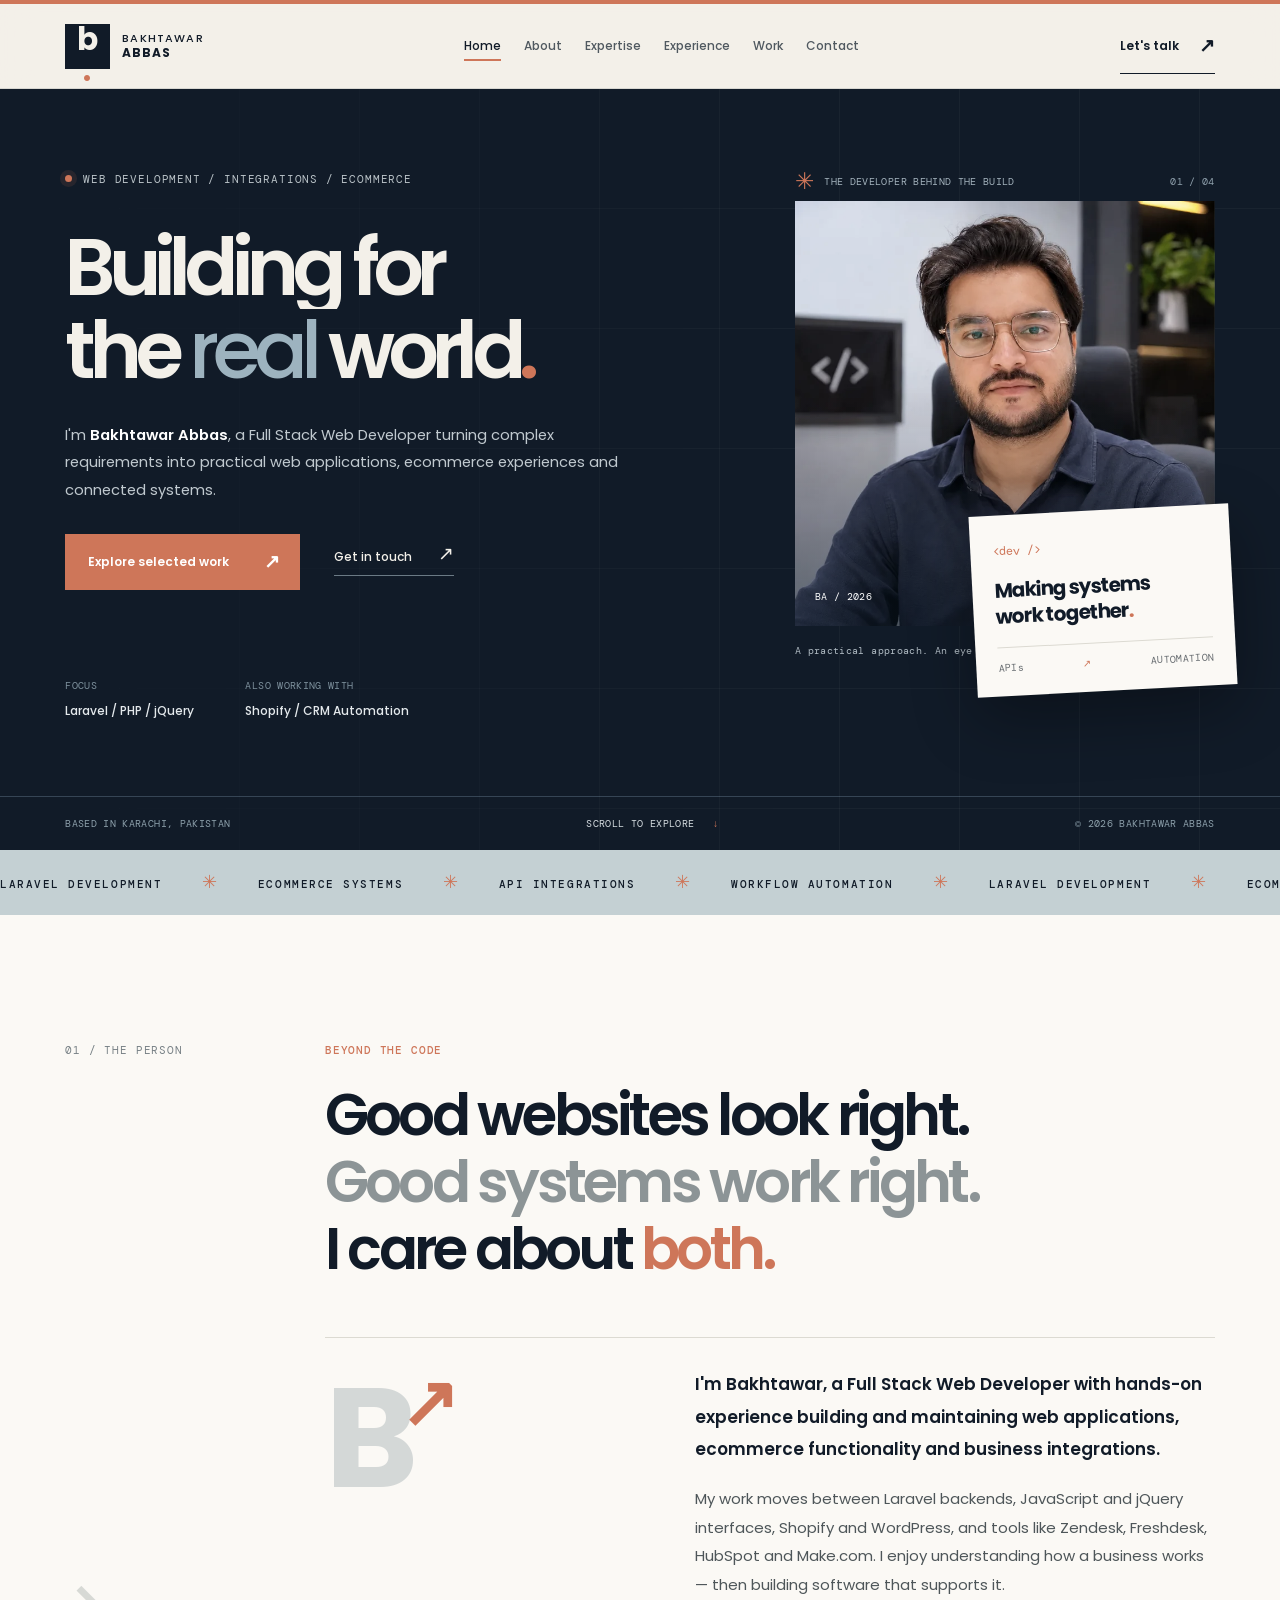
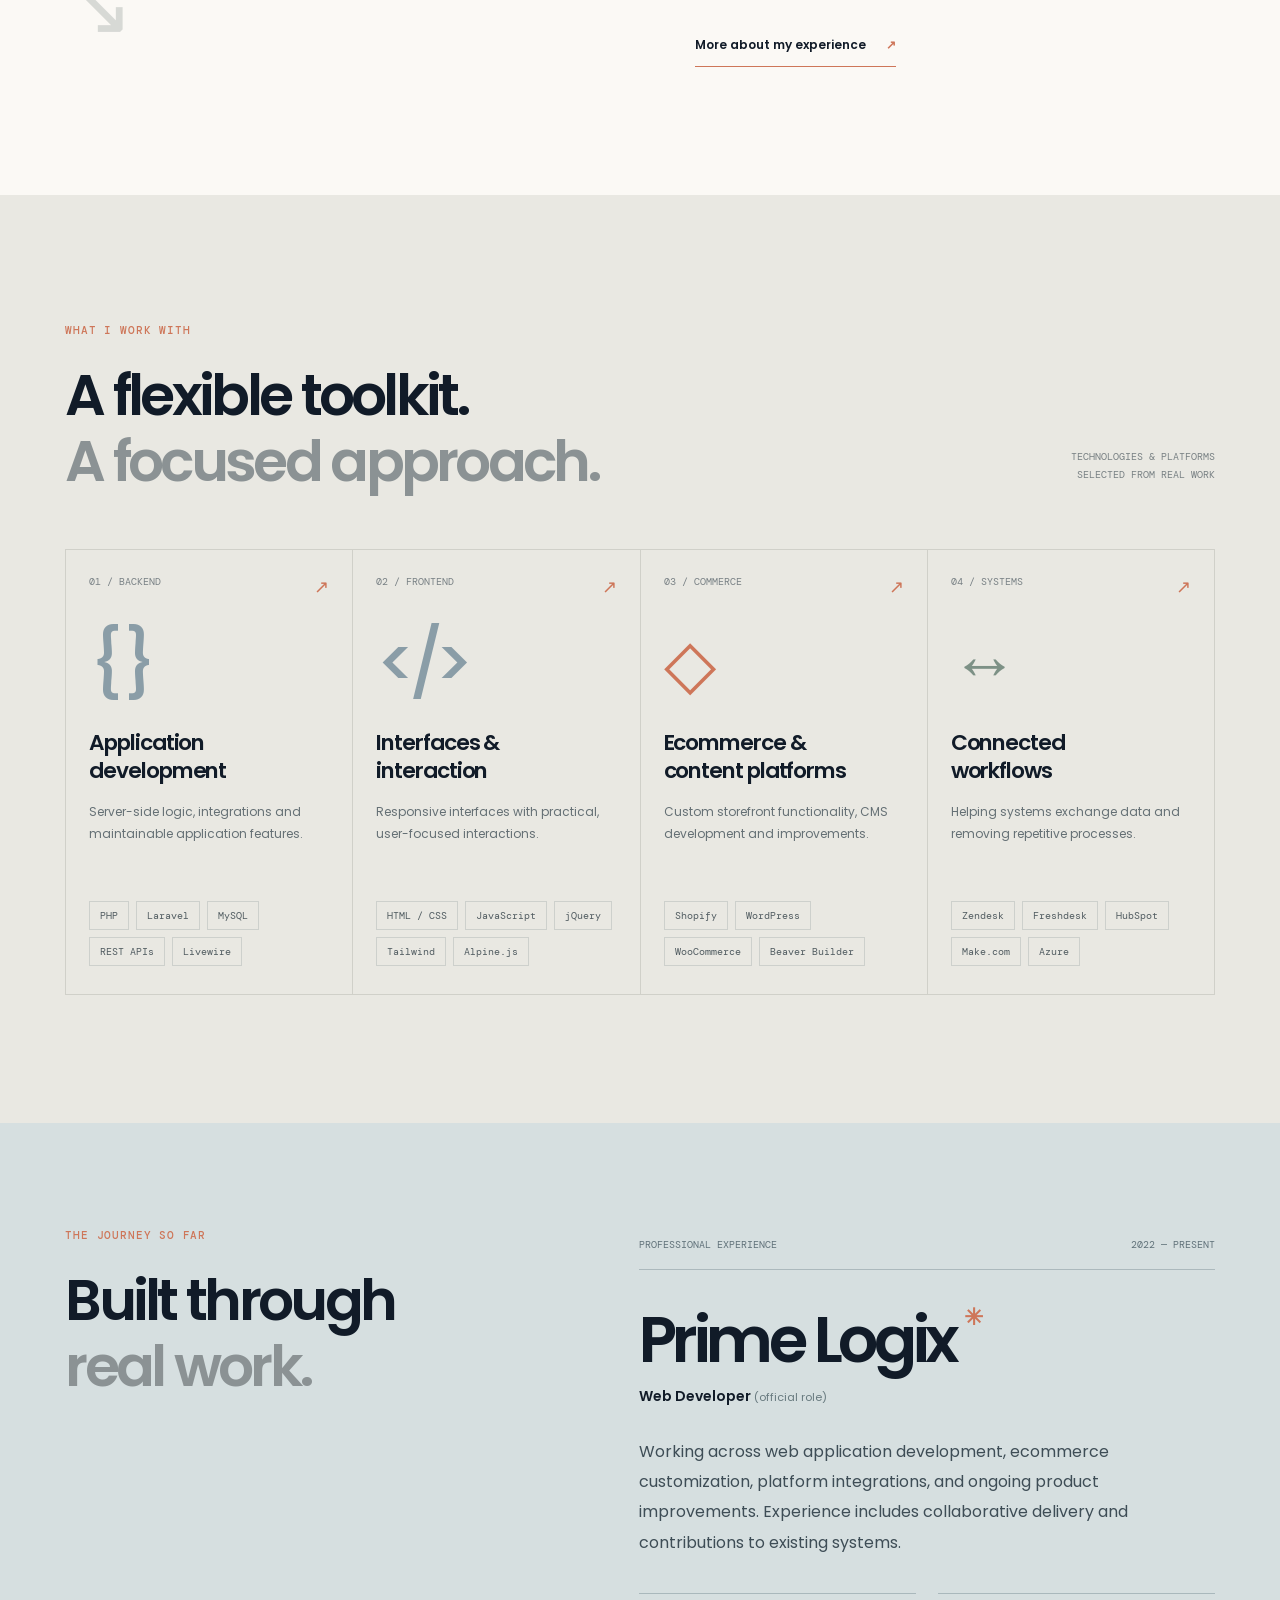
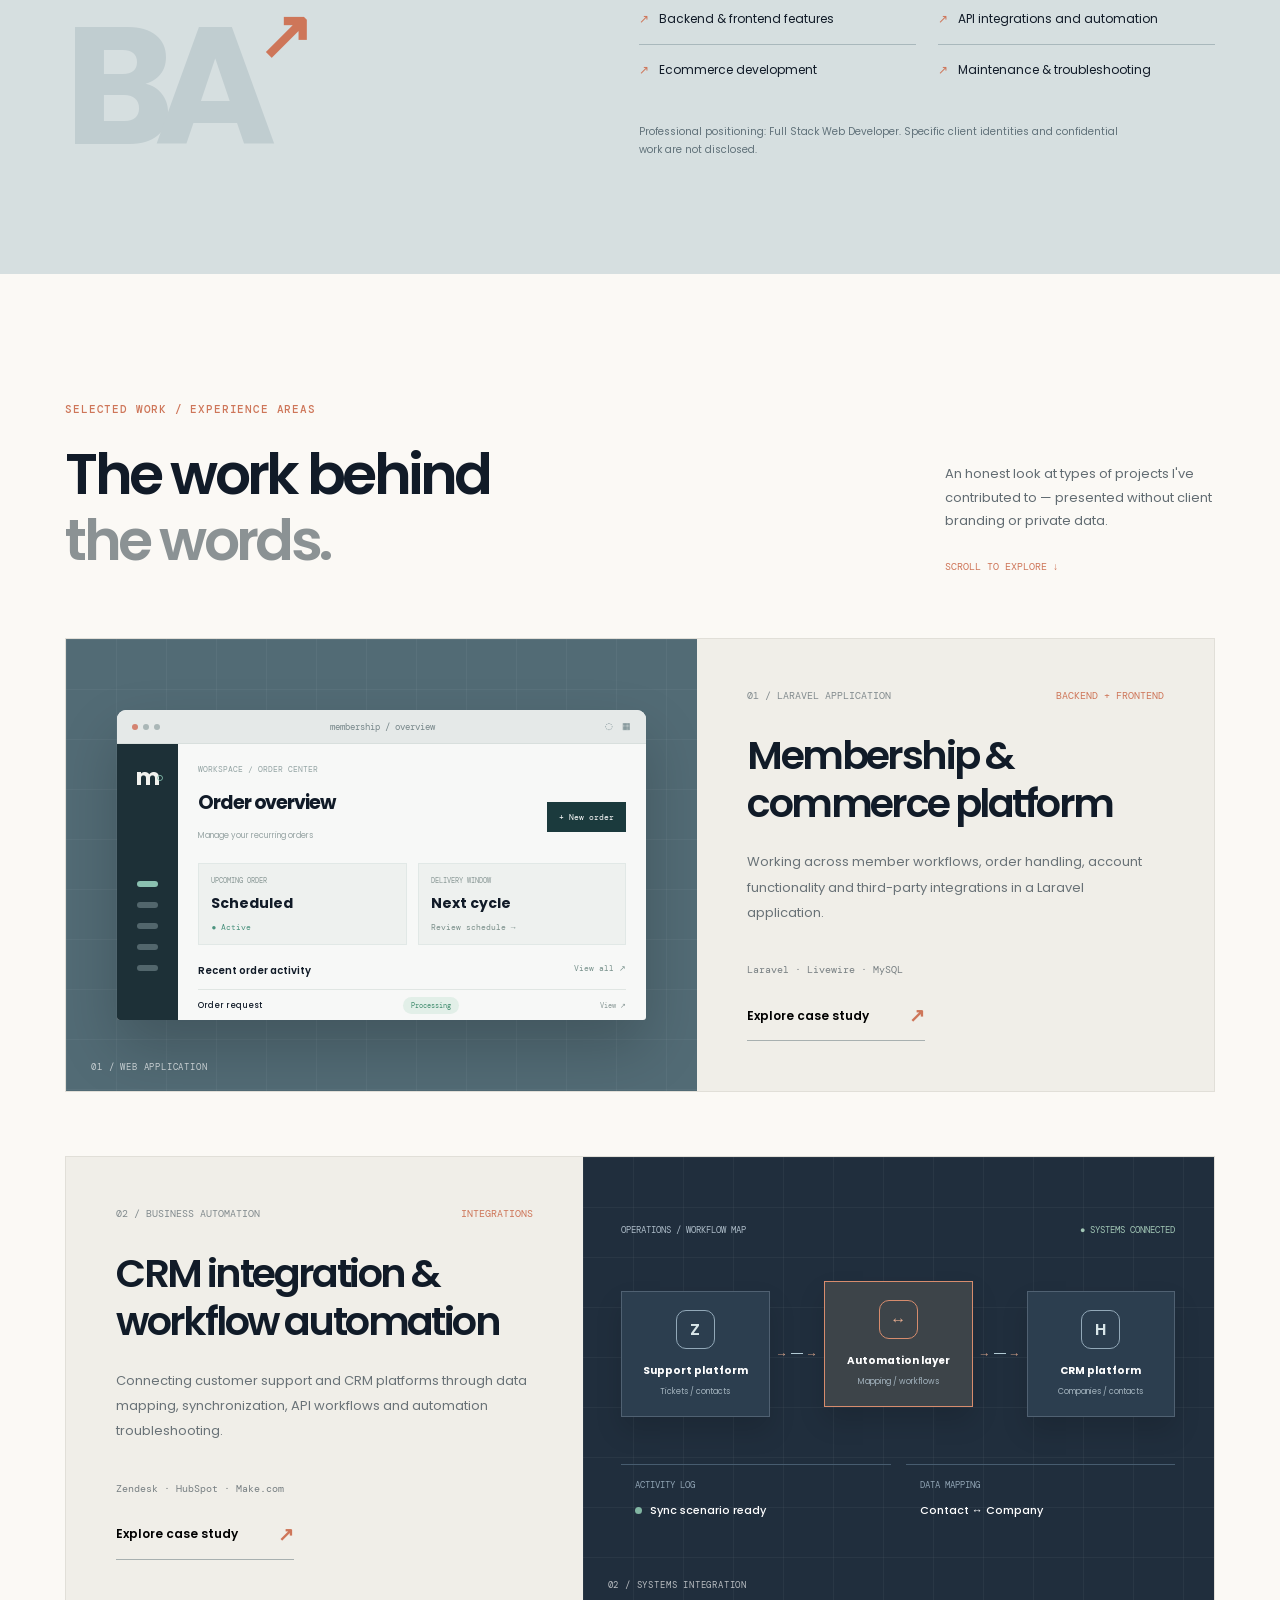
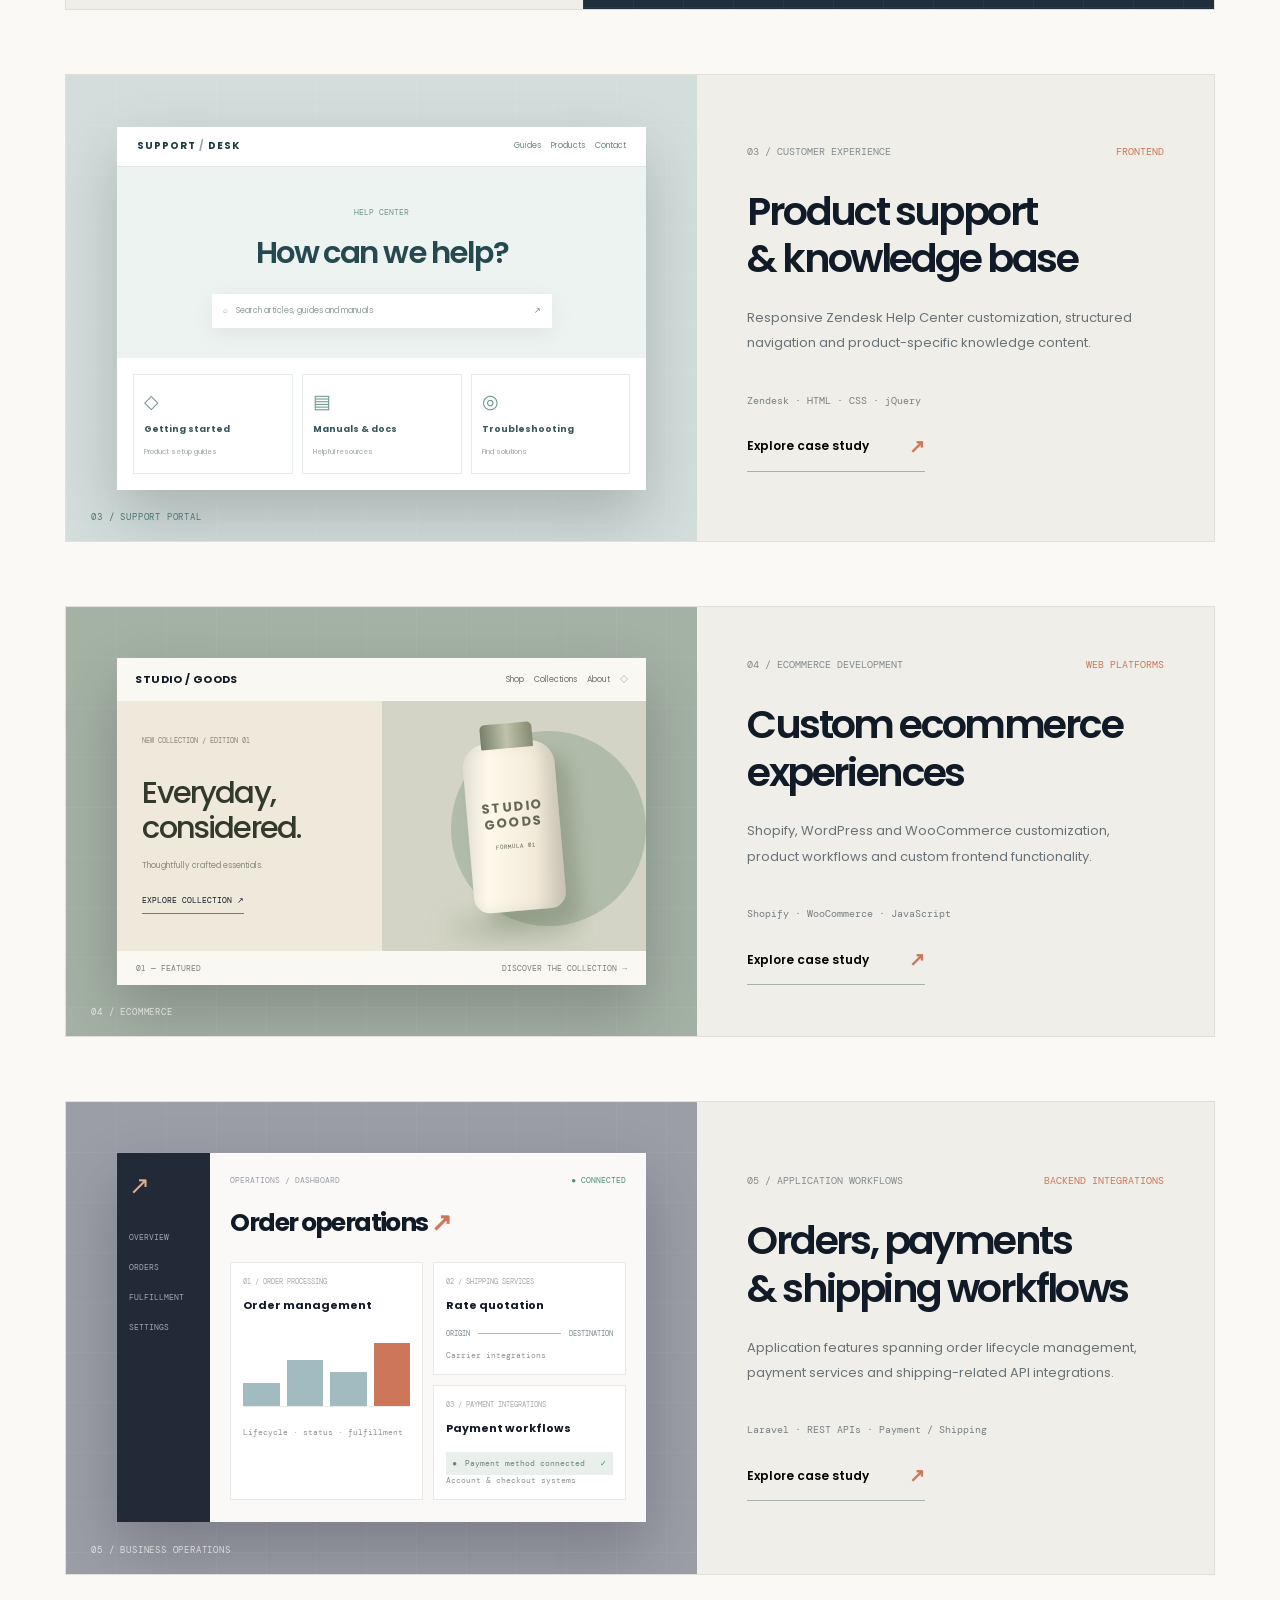
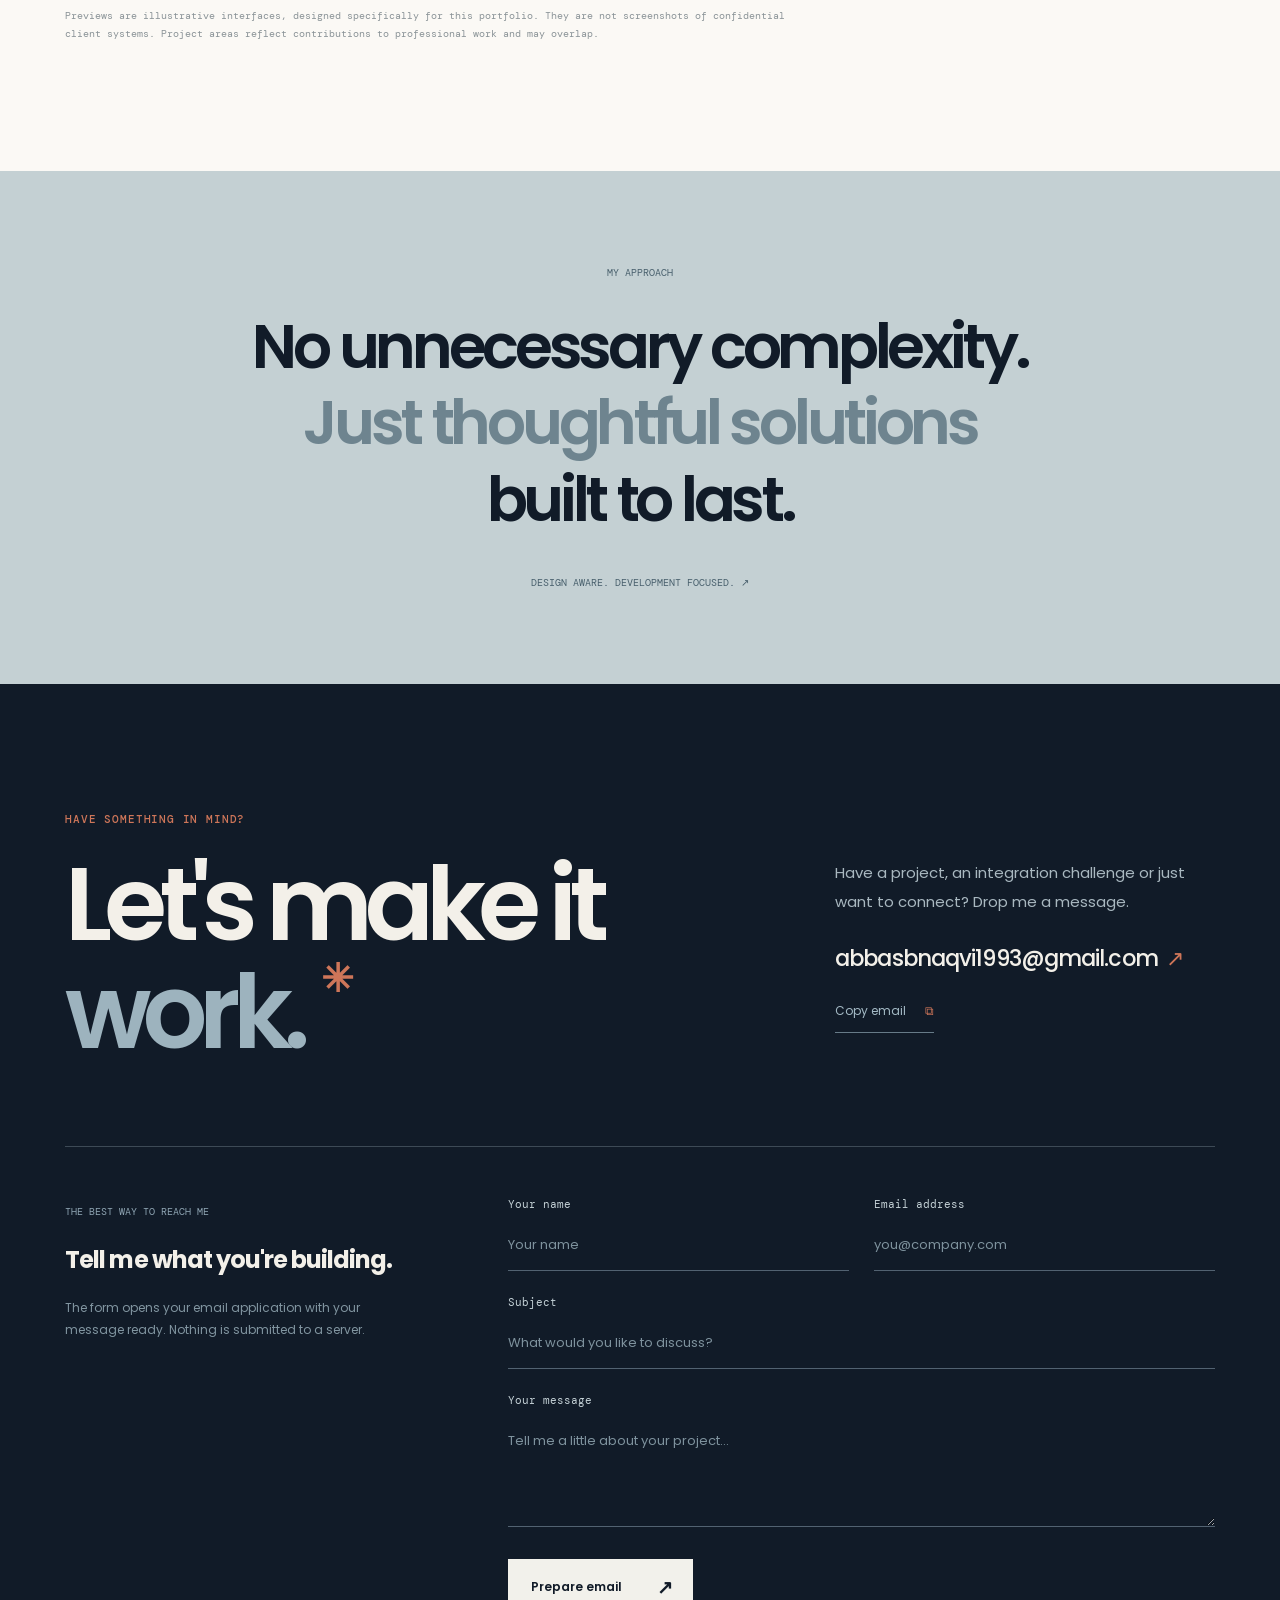
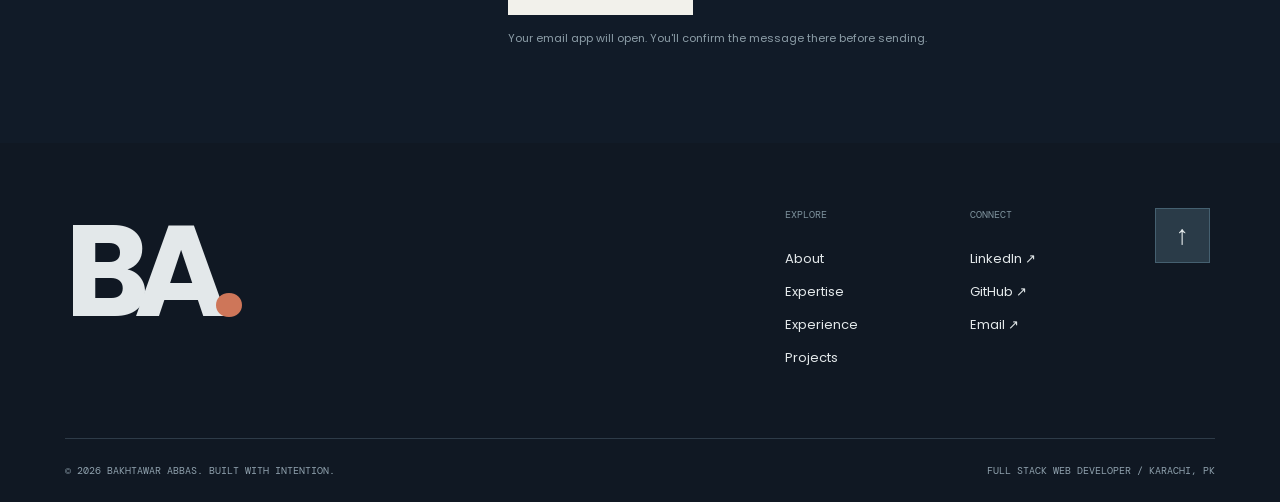
==== index.html @ 4562eb09 "Initial portfolio upload" ====
<!DOCTYPE html>
<html lang="en">
<head>
  <meta charset="utf-8">
  <meta name="viewport" content="width=device-width, initial-scale=1">
  <meta name="theme-color" content="#111b28">
  <meta name="description" content="Bakhtawar Abbas is a Full Stack Web Developer working with Laravel, PHP, JavaScript, jQuery, Shopify, WordPress, CRM integrations and workflow automation.">
  <meta property="og:type" content="website">
  <meta property="og:title" content="Bakhtawar Abbas — Full Stack Web Developer">
  <meta property="og:description" content="Building practical web applications, ecommerce experiences and connected business systems.">
  <meta property="og:image" content="assets/images/social-preview.svg">
  <meta property="og:image:alt" content="Bakhtawar Abbas — Full Stack Web Developer">
  <meta name="twitter:card" content="summary_large_image">
  <title>Bakhtawar Abbas — Full Stack Web Developer</title>
  <link rel="icon" type="image/svg+xml" href="assets/images/favicon.svg">
  <link rel="preconnect" href="https://fonts.googleapis.com">
  <link rel="preconnect" href="https://fonts.gstatic.com" crossorigin>
  <link href="https://fonts.googleapis.com/css2?family=DM+Mono:wght@400;500&family=Poppins:wght@400;450;500;550;600;650;700;750;800&display=swap" rel="stylesheet">
  <link rel="stylesheet" href="assets/css/style.css">
  <script src="assets/js/main.js" defer></script>
</head>
<body>
  <a class="skip-link" href="#main">Skip to content</a>
  <div class="top-line" aria-hidden="true"></div>
  <header class="site-header" id="site-header">
    <div class="shell header-inner">
      <a href="#home" class="brand" aria-label="Bakhtawar Abbas — Home"><span class="brand-symbol">b<span>.</span></span><span class="brand-name">BAKHTAWAR <strong>ABBAS</strong></span></a>
      <nav class="desktop-nav" aria-label="Main navigation">
        <a href="#home" class="nav-link active">Home</a>
        <a href="#about" class="nav-link">About</a>
        <a href="#expertise" class="nav-link">Expertise</a>
        <a href="#experience" class="nav-link">Experience</a>
        <a href="#work" class="nav-link">Work</a>
        <a href="#contact" class="nav-link">Contact</a>
      </nav>
      <a class="header-cta" href="mailto:abbasbnaqvi1993@gmail.com?subject=Project%20enquiry">Let's talk <span aria-hidden="true">↗</span></a>
      <button class="menu-toggle" type="button" id="menu-toggle" aria-label="Open menu" aria-controls="mobile-nav" aria-expanded="false"><span></span><span></span></button>
    </div>
    <nav class="mobile-nav" id="mobile-nav" aria-label="Mobile navigation" inert>
      <a href="#home">Home <span>01</span></a><a href="#about">About <span>02</span></a><a href="#expertise">Expertise <span>03</span></a><a href="#experience">Experience <span>04</span></a><a href="#work">Work <span>05</span></a><a href="#contact">Contact <span>06</span></a>
      <p>Available for professional conversations.</p>
    </nav>
  </header>

  <main id="main">
    <section class="hero" id="home" aria-labelledby="hero-heading">
      <div class="hero-grid" aria-hidden="true"></div>
      <div class="shell hero-inner">
        <div class="hero-copy">
          <p class="eyebrow hero-eyebrow"><span class="status-dot"></span> WEB DEVELOPMENT / INTEGRATIONS / ECOMMERCE</p>
          <h1 id="hero-heading"><span class="headline-line"><span>Building for</span></span><span class="headline-line"><span>the <em>real</em> world<span class="hero-period">.</span></span></span></h1>
          <p class="hero-sub">I'm <strong>Bakhtawar Abbas</strong>, a Full Stack Web Developer turning complex requirements into practical web applications, ecommerce experiences and connected systems.</p>
          <div class="hero-actions"><a class="button button-primary" href="#work">Explore selected work <span class="btn-arrow">↗</span></a><a class="text-link" href="#contact">Get in touch <span>↗</span></a></div>
          <div class="hero-details"><div><span>FOCUS</span><strong>Laravel / PHP / jQuery</strong></div><div><span>ALSO WORKING WITH</span><strong>Shopify / CRM Automation</strong></div></div>
        </div>
        <div class="hero-art" aria-label="A visual composition showing a developer portrait and custom application interface">
          <div class="hero-art-header"><span class="art-cross">✳</span> THE DEVELOPER BEHIND THE BUILD <span class="art-index">01 / 04</span></div>
          <div class="photo-frame"><img src="assets/images/bakhtawar-profile.webp" width="760" height="760" alt="Portrait of Bakhtawar Abbas" fetchpriority="high"><span class="photo-tint" aria-hidden="true"></span><span class="photo-edge">BA / 2026</span></div>
          <div class="art-floating-card"><span class="tiny-code">&lt;dev /&gt;</span><strong>Making systems<br>work together<span>.</span></strong><span class="card-footer">APIs <span>↗</span> AUTOMATION</span></div>
          <div class="art-caption">A practical approach. An eye for detail. <span>↗</span></div>
        </div>
      </div>
      <div class="hero-bottom shell"><span>BASED IN KARACHI, PAKISTAN</span><a href="#about" aria-label="Scroll to about section">SCROLL TO EXPLORE <span class="scroll-arrow">↓</span></a><span>© <span data-year>2026</span> BAKHTAWAR ABBAS</span></div>
    </section>

    <div class="ticker" aria-label="Development specialties"><div class="ticker-track" aria-hidden="true"><span>LARAVEL DEVELOPMENT <i>✳</i> ECOMMERCE SYSTEMS <i>✳</i> API INTEGRATIONS <i>✳</i> WORKFLOW AUTOMATION <i>✳</i> LARAVEL DEVELOPMENT <i>✳</i> ECOMMERCE SYSTEMS <i>✳</i> API INTEGRATIONS <i>✳</i> WORKFLOW AUTOMATION <i>✳</i></span></div></div>

    <section class="section about" id="about" aria-labelledby="about-title">
      <div class="shell about-layout">
        <div class="section-side reveal"><span class="section-num">01 / THE PERSON</span><span class="side-decoration" aria-hidden="true">↘</span></div>
        <div class="about-main">
          <p class="section-kicker reveal">BEYOND THE CODE</p>
          <h2 id="about-title" class="display-title reveal">Good websites look right.<br><span>Good systems work right.</span><br>I care about <em>both.</em></h2>
          <div class="about-bottom"><div class="about-mark reveal" aria-hidden="true">B<span>↗</span></div><div class="about-text reveal"><p>I'm Bakhtawar, a Full Stack Web Developer with hands-on experience building and maintaining web applications, ecommerce functionality and business integrations.</p><p>My work moves between Laravel backends, JavaScript and jQuery interfaces, Shopify and WordPress, and tools like Zendesk, Freshdesk, HubSpot and Make.com. I enjoy understanding how a business works — then building software that supports it.</p><a href="#experience" class="underline-link">More about my experience <span>↗</span></a></div></div>
        </div>
      </div>
    </section>

    <section class="section expertise" id="expertise" aria-labelledby="expertise-title">
      <div class="shell">
        <div class="section-heading reveal"><div><p class="section-kicker">WHAT I WORK WITH</p><h2 id="expertise-title" class="display-title">A flexible toolkit.<br><em>A focused approach.</em></h2></div><p class="heading-aside">TECHNOLOGIES & PLATFORMS<br>SELECTED FROM REAL WORK</p></div>
        <div class="expertise-grid">
          <article class="expertise-card reveal"><div class="expertise-card-top"><span>01 / BACKEND</span><span>↗</span></div><div class="expertise-symbol" aria-hidden="true">{ }</div><h3>Application<br>development</h3><p>Server-side logic, integrations and maintainable application features.</p><div class="tags"><span>PHP</span><span>Laravel</span><span>MySQL</span><span>REST APIs</span><span>Livewire</span></div></article>
          <article class="expertise-card reveal"><div class="expertise-card-top"><span>02 / FRONTEND</span><span>↗</span></div><div class="expertise-symbol" aria-hidden="true">&lt;/&gt;</div><h3>Interfaces &<br>interaction</h3><p>Responsive interfaces with practical, user-focused interactions.</p><div class="tags"><span>HTML / CSS</span><span>JavaScript</span><span>jQuery</span><span>Tailwind</span><span>Alpine.js</span></div></article>
          <article class="expertise-card reveal"><div class="expertise-card-top"><span>03 / COMMERCE</span><span>↗</span></div><div class="expertise-symbol" aria-hidden="true">◇</div><h3>Ecommerce &<br>content platforms</h3><p>Custom storefront functionality, CMS development and improvements.</p><div class="tags"><span>Shopify</span><span>WordPress</span><span>WooCommerce</span><span>Beaver Builder</span></div></article>
          <article class="expertise-card reveal"><div class="expertise-card-top"><span>04 / SYSTEMS</span><span>↗</span></div><div class="expertise-symbol" aria-hidden="true">↔</div><h3>Connected<br>workflows</h3><p>Helping systems exchange data and removing repetitive processes.</p><div class="tags"><span>Zendesk</span><span>Freshdesk</span><span>HubSpot</span><span>Make.com</span><span>Azure</span></div></article>
        </div>
      </div>
    </section>

    <section class="section experience" id="experience" aria-labelledby="experience-title">
      <div class="shell experience-layout"><div class="experience-left reveal"><p class="section-kicker">THE JOURNEY SO FAR</p><h2 id="experience-title" class="display-title">Built through<br><em>real work.</em></h2><div class="experience-deco" aria-hidden="true">BA<span>↗</span></div></div><div class="experience-right reveal"><div class="experience-topline"><span>PROFESSIONAL EXPERIENCE</span><span>2022 — PRESENT</span></div><div class="experience-company"><h3>Prime Logix<span class="sup-star">✳</span></h3><p>Web Developer <span class="role-note">(official role)</span></p></div><p class="experience-summary">Working across web application development, ecommerce customization, platform integrations, and ongoing product improvements. Experience includes collaborative delivery and contributions to existing systems.</p><div class="experience-list"><span>Backend & frontend features</span><span>API integrations and automation</span><span>Ecommerce development</span><span>Maintenance & troubleshooting</span></div><p class="experience-footnote">Professional positioning: Full Stack Web Developer. Specific client identities and confidential work are not disclosed.</p></div></div>
    </section>

    <section class="section work" id="work" aria-labelledby="work-title">
      <div class="shell">
        <div class="work-heading"><div class="reveal"><p class="section-kicker">SELECTED WORK / EXPERIENCE AREAS</p><h2 id="work-title" class="display-title">The work behind<br><em>the words.</em></h2></div><div class="work-heading-aside reveal"><p>An honest look at types of projects I've contributed to — presented without client branding or private data.</p><span>SCROLL TO EXPLORE ↓</span></div></div>
        <div class="project-stack">
          <article class="project project-feature reveal" data-project="membership"><div class="project-preview preview-membership"><div class="app-browser"><div class="app-topbar"><div class="traffic"><i></i><i></i><i></i></div><span>membership / overview</span><div class="app-top-icons">◌　▦</div></div><div class="membership-ui"><div class="member-sidebar"><span class="app-logo">m<span>◦</span></span><div class="side-menu"><i class="selected"></i><i></i><i></i><i></i><i></i></div><span>⚙</span></div><div class="member-content"><p class="ui-crumb">WORKSPACE / ORDER CENTER</p><div class="ui-row"><div><h4>Order overview</h4><small>Manage your recurring orders</small></div><span class="ui-small-button">+ New order</span></div><div class="stat-row"><div><small>UPCOMING ORDER</small><strong>Scheduled</strong><span class="mini-indicator">● Active</span></div><div><small>DELIVERY WINDOW</small><strong>Next cycle</strong><span>Review schedule →</span></div></div><div class="ui-table-title">Recent order activity <span>View all ↗</span></div><div class="table-rows"><div><b>Order request</b><i class="pill approved">Processing</i><span>View ↗</span></div><div><b>Payment method</b><i class="pill neutral">Updated</i><span>View ↗</span></div><div><b>Delivery settings</b><i class="pill approved">Confirmed</i><span>View ↗</span></div></div></div></div></div><div class="preview-watermark">01 / WEB APPLICATION</div></div><div class="project-info"><div class="project-meta"><span>01 / LARAVEL APPLICATION</span><span>BACKEND + FRONTEND</span></div><h3>Membership &<br>commerce platform</h3><p>Working across member workflows, order handling, account functionality and third-party integrations in a Laravel application.</p><div class="project-tail"><span>Laravel · Livewire · MySQL</span><button class="project-open" type="button" data-project-open="membership" aria-label="View membership platform case study">Explore case study <span>↗</span></button></div></div></article>

          <article class="project project-feature project-reverse reveal" data-project="crm"><div class="project-preview preview-crm"><div class="crm-head"><span>OPERATIONS / WORKFLOW MAP</span><span>● SYSTEMS CONNECTED</span></div><div class="crm-flow"><div class="flow-node"><div class="node-icon">Z</div><strong>Support platform</strong><small>Tickets / contacts</small></div><div class="flow-connector"><span>→</span><i></i><span>→</span></div><div class="flow-node central"><div class="node-icon">↔</div><strong>Automation layer</strong><small>Mapping / workflows</small></div><div class="flow-connector"><span>→</span><i></i><span>→</span></div><div class="flow-node"><div class="node-icon">H</div><strong>CRM platform</strong><small>Companies / contacts</small></div></div><div class="crm-bottom"><div><span>ACTIVITY LOG</span><strong><i class="live-pulse"></i> Sync scenario ready</strong></div><div><span>DATA MAPPING</span><strong>Contact ↔ Company</strong></div></div><div class="preview-watermark">02 / SYSTEMS INTEGRATION</div></div><div class="project-info"><div class="project-meta"><span>02 / BUSINESS AUTOMATION</span><span>INTEGRATIONS</span></div><h3>CRM integration &<br>workflow automation</h3><p>Connecting customer support and CRM platforms through data mapping, synchronization, API workflows and automation troubleshooting.</p><div class="project-tail"><span>Zendesk · HubSpot · Make.com</span><button class="project-open" type="button" data-project-open="crm" aria-label="View CRM automation case study">Explore case study <span>↗</span></button></div></div></article>

          <article class="project project-split reveal" data-project="support"><div class="project-preview preview-support"><div class="support-app"><div class="support-top"><strong>SUPPORT<span> / </span>DESK</strong><span>Guides　 Products　 Contact</span></div><div class="support-header"><small>HELP CENTER</small><h4>How can we help?</h4><div class="support-search">⌕　Search articles, guides and manuals <span>↗</span></div></div><div class="support-grid"><div><span>◇</span><strong>Getting started</strong><small>Product setup guides</small></div><div><span>▤</span><strong>Manuals & docs</strong><small>Helpful resources</small></div><div><span>◎</span><strong>Troubleshooting</strong><small>Find solutions</small></div></div></div><div class="preview-watermark">03 / SUPPORT PORTAL</div></div><div class="project-info"><div class="project-meta"><span>03 / CUSTOMER EXPERIENCE</span><span>FRONTEND</span></div><h3>Product support<br>& knowledge base</h3><p>Responsive Zendesk Help Center customization, structured navigation and product-specific knowledge content.</p><div class="project-tail"><span>Zendesk · HTML · CSS · jQuery</span><button class="project-open" type="button" data-project-open="support">Explore case study <span>↗</span></button></div></div></article>

          <article class="project project-split reveal" data-project="commerce"><div class="project-preview preview-commerce"><div class="shop-preview"><div class="shop-nav"><strong>STUDIO / GOODS</strong><span>Shop　 Collections　 About　 ◇</span></div><div class="shop-hero"><div class="shop-hero-text"><span>NEW COLLECTION / EDITION 01</span><strong>Everyday,<br>considered.</strong><small>Thoughtfully crafted essentials.</small><div>EXPLORE COLLECTION ↗</div></div><div class="shop-product"><div class="product-circle"></div><div class="product-bottle"><span>STUDIO<br>GOODS</span><small>FORMULA 01</small></div><div class="product-shadow"></div></div></div><div class="shop-bottom"><span>01 — FEATURED</span><span>DISCOVER THE COLLECTION →</span></div></div><div class="preview-watermark">04 / ECOMMERCE</div></div><div class="project-info"><div class="project-meta"><span>04 / ECOMMERCE DEVELOPMENT</span><span>WEB PLATFORMS</span></div><h3>Custom ecommerce<br>experiences</h3><p>Shopify, WordPress and WooCommerce customization, product workflows and custom frontend functionality.</p><div class="project-tail"><span>Shopify · WooCommerce · JavaScript</span><button class="project-open" type="button" data-project-open="commerce">Explore case study <span>↗</span></button></div></div></article>

          <article class="project project-wide reveal" data-project="operations"><div class="project-preview preview-operations"><div class="operation-pane"><div class="ops-side"><div class="ops-icon">↗</div><span>OVERVIEW</span><span>ORDERS</span><span>FULFILLMENT</span><span>SETTINGS</span></div><div class="ops-main"><div class="ops-header"><span>OPERATIONS / DASHBOARD</span><span>● CONNECTED</span></div><h4>Order operations <span>↗</span></h4><div class="ops-panels"><div><small>01 / ORDER PROCESSING</small><strong>Order management</strong><div class="ops-bars"><i></i><i></i><i></i><i></i></div><span>Lifecycle · status · fulfillment</span></div><div><small>02 / SHIPPING SERVICES</small><strong>Rate quotation</strong><div class="route-line"><b>ORIGIN</b><i></i><b>DESTINATION</b></div><span>Carrier integrations</span></div><div><small>03 / PAYMENT INTEGRATIONS</small><strong>Payment workflows</strong><div class="ops-payment">●　Payment method connected <span>✓</span></div><span>Account & checkout systems</span></div></div></div></div><div class="preview-watermark">05 / BUSINESS OPERATIONS</div></div><div class="project-info"><div class="project-meta"><span>05 / APPLICATION WORKFLOWS</span><span>BACKEND INTEGRATIONS</span></div><h3>Orders, payments<br>& shipping workflows</h3><p>Application features spanning order lifecycle management, payment services and shipping-related API integrations.</p><div class="project-tail"><span>Laravel · REST APIs · Payment / Shipping</span><button class="project-open" type="button" data-project-open="operations">Explore case study <span>↗</span></button></div></div></article>
        </div>
        <p class="work-disclaimer">Previews are illustrative interfaces, designed specifically for this portfolio. They are not screenshots of confidential client systems. Project areas reflect contributions to professional work and may overlap.</p>
      </div>
    </section>

    <section class="section philosophy" aria-label="Development philosophy"><div class="shell philosophy-inner"><span>MY APPROACH</span><p class="reveal">No unnecessary complexity.<br><em>Just thoughtful solutions</em><br>built to last.</p><span class="philosophy-end">DESIGN AWARE. DEVELOPMENT FOCUSED. ↗</span></div></section>

    <section class="section contact" id="contact" aria-labelledby="contact-title"><div class="shell"><div class="contact-top reveal"><p class="section-kicker">HAVE SOMETHING IN MIND?</p><h2 id="contact-title">Let's make it<br><em>work.</em><span class="contact-spark" aria-hidden="true">✳</span></h2><div><p>Have a project, an integration challenge or just want to connect? Drop me a message.</p><a class="direct-email" href="mailto:abbasbnaqvi1993@gmail.com">abbasbnaqvi1993@gmail.com <span>↗</span></a><button class="copy-email" type="button" id="copy-email">Copy email <span aria-hidden="true">⧉</span></button><span class="copy-notice" id="copy-notice" role="status" aria-live="polite"></span></div></div><div class="contact-bottom"><div class="contact-note"><span>THE BEST WAY TO REACH ME</span><strong>Tell me what you're building.</strong><p>The form opens your email application with your message ready. Nothing is submitted to a server.</p></div><form class="contact-form" id="contact-form"><div class="form-row"><label>Your name<input required name="name" type="text" autocomplete="name" placeholder="Your name" maxlength="100"></label><label>Email address<input required name="email" type="email" autocomplete="email" placeholder="you@company.com" maxlength="150"></label></div><label>Subject<input required name="subject" type="text" placeholder="What would you like to discuss?" maxlength="140"></label><label>Your message<textarea required name="message" placeholder="Tell me a little about your project..." rows="4" maxlength="5000"></textarea></label><button class="button button-light" type="submit">Prepare email <span class="btn-arrow">↗</span></button><p class="form-help">Your email app will open. You'll confirm the message there before sending.</p></form></div></div></section>
  </main>

  <footer class="footer"><div class="shell"><div class="footer-top"><a href="#home" class="footer-brand">BA<span>.</span></a><div class="footer-nav"><span>EXPLORE</span><a href="#about">About</a><a href="#expertise">Expertise</a><a href="#experience">Experience</a><a href="#work">Projects</a></div><div class="footer-nav"><span>CONNECT</span><a href="https://www.linkedin.com/in/bakhtawarabbasdev/" target="_blank" rel="noopener noreferrer">LinkedIn ↗</a><a href="https://github.com/Bakhtawar93" target="_blank" rel="noopener noreferrer">GitHub ↗</a><a href="mailto:abbasbnaqvi1993@gmail.com">Email ↗</a></div><a href="#home" class="to-top" aria-label="Back to top">↑</a></div><div class="footer-bottom"><span>© <span data-year>2026</span> BAKHTAWAR ABBAS. BUILT WITH INTENTION.</span><span>FULL STACK WEB DEVELOPER / KARACHI, PK</span></div></div></footer>

  <dialog id="case-dialog" class="case-dialog" aria-labelledby="dialog-title"><div class="dialog-inner"><div class="dialog-top"><span id="dialog-category">SELECTED WORK</span><button type="button" id="dialog-close" aria-label="Close case study">✕</button></div><h2 id="dialog-title"></h2><p id="dialog-summary"></p><div class="dialog-line"></div><h3>Areas of contribution</h3><ul id="dialog-points"></ul><div id="dialog-technologies" class="tags"></div><p class="dialog-disclaimer">Representative professional experience. No confidential client information is disclosed.</p><a href="#contact" class="button button-primary dialog-contact" id="dialog-contact">Discuss a project <span>↗</span></a></div></dialog>
</body>
</html>
---- assets/css/style.css ----
:root{--ink:#111b28;--ink-2:#1b2937;--navy:#182536;--cream:#f3f0e9;--paper:#fbf9f5;--white:#fff;--line:#dcdad2;--line-dark:#3b4652;--muted:#686d71;--accent:#ce7659;--blue:#8099aa;--mono:'DM Mono',monospace;--sans:'Poppins',Arial,sans-serif;--container:1360px;--ease:cubic-bezier(.22,1,.36,1)}
*,*::before,*::after{box-sizing:border-box}html{scroll-behavior:smooth;scroll-padding-top:82px}body{margin:0;background:var(--cream);font-family:var(--sans);color:var(--ink);-webkit-font-smoothing:antialiased}body.menu-open{overflow:hidden}::selection{background:#cd795d;color:#fff}a{color:inherit;text-decoration:none}button,input,textarea{font:inherit}button{cursor:pointer}button:focus-visible,a:focus-visible,input:focus-visible,textarea:focus-visible{outline:3px solid var(--accent);outline-offset:4px}img{max-width:100%;display:block}.shell{max-width:var(--container);padding-inline:clamp(20px,5.1vw,80px);margin-inline:auto}.section{padding-block:clamp(92px,10vw,172px)}.top-line{height:4px;background:var(--accent)}.skip-link{position:fixed;z-index:10000;top:-200px;left:12px;background:#fff;padding:12px}.skip-link:focus{top:12px}.site-header{position:sticky;top:0;z-index:50;background:rgba(243,240,233,.94);backdrop-filter:blur(16px);border-bottom:1px solid rgba(17,27,40,.12);transition:background .3s,box-shadow .3s}.site-header.scrolled{box-shadow:0 8px 30px rgba(0,0,0,.05)}.header-inner{height:84px;display:flex;align-items:center;gap:45px}.brand{display:flex;align-items:center;gap:12px;flex-shrink:0}.brand-symbol{width:45px;height:45px;background:var(--ink);color:var(--cream);display:grid;place-items:center;font-size:31px;line-height:1;letter-spacing:-4px;font-weight:700;padding-right:5px}.brand-symbol span{color:var(--accent)}.brand-name{font-size:11px;font-weight:450;letter-spacing:.105em;line-height:1.3}.brand-name strong{display:block;font-size:12px;letter-spacing:.07em}.desktop-nav{display:flex;align-items:center;gap:clamp(14px,1.8vw,27px);margin:auto}.nav-link{font-size:12px;font-weight:500;color:#505960;position:relative;padding:12px 0}.nav-link::after{content:'';position:absolute;height:2px;left:0;bottom:6px;width:0;background:var(--accent);transition:width .3s}.nav-link:hover,.nav-link.active{color:var(--ink)}.nav-link:hover::after,.nav-link.active::after{width:100%}.header-cta{display:flex;gap:20px;align-items:center;font-size:12px;font-weight:600;border-bottom:1px solid var(--ink);padding-block:13px;white-space:nowrap}.header-cta span{font-size:19px;transition:transform .3s}.header-cta:hover span{transform:translate(3px,-3px)}.menu-toggle{display:none;border:0;background:transparent;width:44px;height:44px;align-items:center;justify-content:center;flex-direction:column;gap:7px}.menu-toggle span{width:25px;height:2px;background:var(--ink);transition:transform .3s}.menu-open .menu-toggle span:first-child{transform:translateY(4.5px) rotate(45deg)}.menu-open .menu-toggle span:last-child{transform:translateY(-4.5px) rotate(-45deg)}.mobile-nav{position:absolute;inset:100% 0 auto;background:var(--ink);color:var(--cream);padding:24px clamp(20px,5vw,60px) 40px;visibility:hidden;opacity:0;pointer-events:none;transform:translateY(-12px);transition:transform .35s,opacity .35s,visibility .35s}.menu-open .mobile-nav{visibility:visible;opacity:1;pointer-events:auto;transform:translateY(0)}.mobile-nav a{display:flex;align-items:center;justify-content:space-between;padding:13px 0;border-bottom:1px solid #39404a;font-size:clamp(20px,5vw,29px);font-weight:600}.mobile-nav a span,.mobile-nav p{font:11px var(--mono);color:#9ca8b2}.mobile-nav p{margin:28px 0 0}
.hero{position:relative;overflow:hidden;background:var(--ink);color:var(--cream)}.hero-grid{position:absolute;inset:0;background:linear-gradient(to right,transparent calc(100% - 1px),rgba(255,255,255,.035) 1px) 0 0/120px 120px,linear-gradient(to bottom,transparent calc(100% - 1px),rgba(255,255,255,.035) 1px) 0 0/120px 120px;mask-image:linear-gradient(to right,transparent,#000 64%);pointer-events:none}.hero-inner{display:grid;grid-template-columns:minmax(0,1.24fr) minmax(340px,.76fr);gap:clamp(22px,3.5vw,68px);min-height:680px;align-items:center;padding-block:72px 65px;position:relative}.hero-copy{position:relative;z-index:2}.eyebrow,.section-kicker,.section-num{font:11px var(--mono);letter-spacing:.075em}.hero-eyebrow{color:#b9c2c7;display:flex;align-items:center;gap:11px;margin:0 0 40px;animation:rise .8s both}.status-dot{width:7px;height:7px;background:var(--accent);border-radius:100%;box-shadow:0 0 0 5px #ce76591e}.hero h1{font-size:clamp(56px,6.2vw,110px);font-weight:600;letter-spacing:-.085em;line-height:1.055;margin:0 0 29px;max-width:900px}.headline-line{display:block;overflow:hidden;white-space:nowrap}.headline-line>span{display:block;animation:hero-line 1s var(--ease) both;transform-origin:left bottom}.headline-line:nth-child(2)>span{animation-delay:.12s}.hero h1 em{font-weight:450;font-style:normal;color:#9db3bf}.hero-period{color:var(--accent)}.hero-sub{font-size:clamp(14px,1.15vw,17px);line-height:1.85;color:#c0c9cf;max-width:570px;margin:0 0 30px;animation:rise 1s .3s both}.hero-sub strong{color:#fff;font-weight:550}.hero-actions{display:flex;align-items:center;flex-wrap:wrap;gap:34px;animation:rise 1s .4s both}.button{border:0;display:inline-flex;align-items:center;justify-content:space-between;gap:35px;min-height:56px;padding:13px 20px 13px 23px;font-size:12px;font-weight:600;transition:transform .3s var(--ease),background .3s,color .3s}.button:hover{transform:translateY(-3px)}.button-primary{background:var(--accent);color:#fff}.button-primary:hover{background:#e48c6f}.btn-arrow{font-size:19px;display:inline-block;transition:transform .3s}.button:hover .btn-arrow{transform:translate(3px,-3px)}.text-link{font-weight:500;font-size:12px;border-bottom:1px solid #6b7a85;padding-bottom:9px;display:flex;gap:26px}.text-link span{font-size:19px;line-height:12px;transition:transform .3s}.text-link:hover span{transform:translate(3px,-3px)}.hero-details{display:flex;flex-wrap:wrap;gap:clamp(22px,4vw,75px);margin-top:clamp(48px,7vw,100px);animation:rise 1s .55s both}.hero-details div{display:flex;flex-direction:column;gap:10px}.hero-details span,.hero-bottom,.hero-art-header,.photo-edge,.art-caption,.card-footer,.art-index{font:10px var(--mono);letter-spacing:.035em}.hero-details span{color:#7e919d}.hero-details strong{font-size:12px;font-weight:500;color:#e4e9ec}.hero-art{height:570px;max-width:510px;width:100%;position:relative;justify-self:end;animation:rise 1.2s .18s both}.hero-art-header{height:40px;display:flex;align-items:center;gap:10px;color:#a2b1bb}.art-cross{font:23px var(--sans);color:var(--accent)}.art-index{margin-left:auto;color:#8fa0ac}.photo-frame{height:425px;position:relative;overflow:hidden;background:#445462;clip-path:polygon(0 0,100% 0,100% 90%,90% 100%,0 100%)}.photo-frame img{width:100%;height:100%;object-fit:cover;object-position:center 39%;filter:saturate(.74) contrast(1.02)}.photo-tint{position:absolute;inset:0;background:linear-gradient(0deg,rgba(11,25,38,.53),transparent 55%);pointer-events:none}.photo-edge{position:absolute;bottom:23px;left:20px;color:#fff}.art-floating-card{position:absolute;right:-18px;bottom:40px;background:var(--paper);color:var(--ink);width:min(260px,72%);min-height:170px;padding:22px;box-shadow:0 22px 65px #0005;transform:rotate(-3deg);transition:transform .4s var(--ease)}.hero-art:hover .art-floating-card{transform:rotate(0deg) translateY(-8px)}.tiny-code{font:12px var(--mono);color:var(--accent)}.art-floating-card strong{display:block;font-size:20px;line-height:1.3;letter-spacing:-.05em;font-weight:650;margin-top:15px}.art-floating-card strong span{color:var(--accent)}.card-footer{display:flex;justify-content:space-between;border-top:1px solid var(--line);margin-top:18px;padding-top:13px;color:var(--muted)}.card-footer span{color:var(--accent)}.art-caption{padding-top:18px;color:#b1bcc4;display:flex;justify-content:space-between}.art-caption span{color:var(--accent);font-size:16px}.hero-bottom{height:54px;display:flex;align-items:center;justify-content:space-between;border-top:1px solid #364555;color:#8da0ab}.hero-bottom a{color:#d5dce0}.scroll-arrow{display:inline-block;margin-left:12px;color:var(--accent);animation:nudge-down 2s infinite}
.ticker{height:65px;display:flex;align-items:center;overflow:hidden;background:#c4d0d3;color:var(--ink)}.ticker-track{white-space:nowrap;min-width:max-content;animation:ticker 45s linear infinite}.ticker-track span{font:11px var(--mono);font-weight:500;letter-spacing:.14em}.ticker-track i{font-size:18px;color:var(--accent);font-style:normal;margin-inline:31px}.section-kicker{color:var(--accent);margin:0 0 25px;font-weight:500}.display-title{margin:0;font-size:clamp(37px,4.45vw,72px);line-height:1.16;letter-spacing:-.065em;font-weight:600}.display-title em{font-style:normal;color:#8b9294}.about{background:var(--paper)}.about-layout{display:grid;grid-template-columns:170px 1fr;gap:clamp(40px,7vw,110px)}.section-side{display:flex;flex-direction:column;justify-content:space-between;align-items:flex-start;color:#778085}.section-num{white-space:nowrap}.side-decoration{font-size:82px;font-weight:200;color:#d7d9d5}.about-main{max-width:1080px}.about .display-title{font-size:clamp(36px,4.5vw,69px)}.about .display-title span{color:#8c9496}.about .display-title em{color:var(--accent)}.about-bottom{border-top:1px solid var(--line);margin-top:55px;padding-top:30px;display:grid;grid-template-columns:1fr 1.55fr;gap:35px}.about-mark{font-size:clamp(80px,11vw,164px);font-weight:700;letter-spacing:-.13em;line-height:1;color:#d4d8d7}.about-mark span{color:var(--accent);font-size:.5em;vertical-align:top}.about-text{font-size:15px;line-height:1.9;color:#4e5659}.about-text p:first-child{font-weight:550;color:var(--ink);font-size:17px}.about-text p{margin:0 0 20px}.underline-link{font-size:12px;color:var(--ink);font-weight:600;border-bottom:1px solid var(--accent);display:inline-flex;gap:20px;padding-bottom:9px;margin-top:15px}.underline-link span{color:var(--accent)}.expertise{background:#e9e8e2}.section-heading{display:flex;align-items:end;justify-content:space-between;gap:25px;margin-bottom:55px}.heading-aside{font:10px/1.8 var(--mono);text-align:right;color:#798184}.expertise-grid{display:grid;grid-template-columns:repeat(4,minmax(0,1fr));border-left:1px solid #d0d0c9;border-top:1px solid #d0d0c9}.expertise-card{border-right:1px solid #d0d0c9;border-bottom:1px solid #d0d0c9;padding:25px 23px 28px;min-height:445px;display:flex;flex-direction:column;position:relative;transition:background .35s,transform .35s}.expertise-card:hover{background:#f5f4ee}.expertise-card-top{display:flex;justify-content:space-between;font:10px var(--mono);color:#798185}.expertise-card-top span:last-child{font-size:18px;color:var(--accent)}.expertise-symbol{height:130px;display:flex;align-items:center;font-size:68px;font-weight:450;letter-spacing:-.14em;color:#8a9da7}.expertise-card:nth-child(3) .expertise-symbol{color:var(--accent)}.expertise-card:nth-child(4) .expertise-symbol{color:#7d9186}.expertise-card h3{font-size:clamp(18px,1.7vw,25px);letter-spacing:-.05em;line-height:1.3;margin:0 0 15px;font-weight:600}.expertise-card p{font-size:12px;color:#657075;line-height:1.85;margin:0 0 26px}.tags{display:flex;flex-wrap:wrap;gap:7px;margin-top:auto}.tags span{font:10px var(--mono);padding:7px 10px;border:1px solid #cdd0cc;color:#515c61}.experience{background:#d6dfe0;padding-block:105px}.experience-layout{display:grid;grid-template-columns:.9fr 1.1fr;gap:clamp(50px,8vw,130px)}.experience-left{display:flex;flex-direction:column}.experience-deco{font-size:clamp(95px,13vw,200px);line-height:1;letter-spacing:-.12em;color:#c0cdd0;margin-top:auto;font-weight:650}.experience-deco span{font-size:.4em;vertical-align:top;color:var(--accent)}.experience-right{padding-top:10px}.experience-topline{border-bottom:1px solid #acb9bd;padding-bottom:18px;display:flex;justify-content:space-between;gap:20px;font:10px var(--mono);color:#61727a}.experience-company h3{font-size:clamp(36px,5vw,72px);letter-spacing:-.07em;line-height:1.1;margin:35px 0 10px;font-weight:600}.sup-star{color:var(--accent);font-size:23px;vertical-align:top;margin-left:8px}.experience-company p{font-size:14px;font-weight:550;margin:0 0 30px}.role-note{color:#687a7f;font-weight:400;font-size:11px}.experience-summary{font-size:16px;line-height:1.9;max-width:610px;color:#3e4d56}.experience-list{display:grid;grid-template-columns:repeat(2,1fr);gap:0 22px;margin-top:35px}.experience-list span{font-size:12px;padding:16px 0;border-top:1px solid #a9b8bc;display:flex;gap:10px}.experience-list span:before{content:'↗';color:var(--accent)}.experience-footnote{font-size:10px;color:#61727a;line-height:1.8;margin-top:28px;max-width:480px}
.work{background:var(--paper)}.work-heading{display:flex;justify-content:space-between;align-items:end;gap:60px;margin-bottom:65px}.work-heading-aside{max-width:270px;font-size:13px;line-height:1.8;color:#626c72}.work-heading-aside span{font:10px var(--mono);color:var(--accent);display:block;margin-top:28px}.project-stack{display:grid;gap:clamp(40px,5vw,74px)}.project{display:grid;grid-template-columns:1.1fr .9fr;gap:0;background:#f0eee8;min-height:440px;overflow:hidden;border:1px solid #e1dfd8}.project-reverse{grid-template-columns:.9fr 1.1fr}.project-reverse .project-preview{order:2}.project-reverse .project-info{order:1}.project-preview{position:relative;min-width:0;overflow:hidden;display:flex;align-items:center;justify-content:center;padding:clamp(25px,4vw,54px);isolation:isolate;min-height:430px}.project-preview::after{content:'';position:absolute;inset:0;z-index:-1;background-image:linear-gradient(#ffffff1b 1px,transparent 1px),linear-gradient(90deg,#ffffff1b 1px,transparent 1px);background-size:50px 50px;opacity:.4}.project-info{padding:clamp(25px,3.9vw,60px);display:flex;flex-direction:column;justify-content:center}.project-meta{display:flex;justify-content:space-between;gap:8px;font:10px var(--mono);color:#828b8e;white-space:nowrap}.project-meta span:last-child{color:var(--accent)}.project-info h3{font-size:clamp(25px,3.1vw,45px);line-height:1.2;letter-spacing:-.065em;font-weight:600;margin:30px 0 22px}.project-info p{font-size:13px;line-height:1.95;max-width:440px;color:#697277;margin:0 0 38px}.project-tail{display:flex;flex-direction:column;align-items:start;gap:25px}.project-tail>span{font:10px var(--mono);color:#777f82}.project-open{font-size:12px;font-weight:600;background:transparent;border:0;padding:0 0 10px;display:flex;align-items:center;justify-content:space-between;gap:40px;border-bottom:1px solid #a8b0b0;transition:color .3s}.project-open span{font-size:19px;color:var(--accent);transition:transform .3s}.project-open:hover{color:var(--accent)}.project-open:hover span{transform:translate(4px,-4px)}.preview-watermark{position:absolute;bottom:18px;left:25px;color:#ffffffae;font:9px var(--mono);letter-spacing:.09em}.app-browser,.support-app,.shop-preview,.operation-pane{width:100%;max-width:600px;box-shadow:0 27px 60px #0003;transition:transform .7s var(--ease)}.project:hover .app-browser,.project:hover .support-app,.project:hover .shop-preview,.project:hover .operation-pane{transform:translateY(-7px) scale(1.025)}.preview-membership{background:#526b75}.app-browser{border-radius:9px 9px 3px 3px;background:#f7f8f7;overflow:hidden}.app-topbar{height:34px;background:#e5e9e8;border-bottom:1px solid #d8dfdd;display:flex;align-items:center;justify-content:space-between;padding:0 15px;font:9px var(--mono);color:#77878a}.traffic{display:flex;gap:5px}.traffic i{display:block;width:6px;height:6px;background:#aab7b7;border-radius:50%}.traffic i:first-child{background:#d48371}.app-top-icons{color:#6b8186}.membership-ui{display:grid;grid-template-columns:61px 1fr;height:276px}.member-sidebar{background:#1d3037;color:#aebfc3;display:flex;flex-direction:column;align-items:center;justify-content:space-between;padding:16px 6px}.app-logo{font-size:23px;font-weight:700;color:#f2f2ee;letter-spacing:-4px}.app-logo span{color:#80b9a9}.side-menu{display:grid;gap:15px}.side-menu i{width:21px;height:6px;background:#52666c;display:block;border-radius:8px}.side-menu i.selected{background:#8bc1b1}.member-content{padding:20px 20px 14px;min-width:0}.ui-crumb{font:8px var(--mono);color:#95a5a5;margin:0 0 14px}.ui-row{display:flex;justify-content:space-between;align-items:center;gap:7px}.ui-row h4{font-size:19px;letter-spacing:-.06em;margin:0 0 3px}.ui-row small{font-size:8px;color:#97a4a4}.ui-small-button{background:#1b3a3d;color:#fff;font:8px var(--mono);padding:10px 12px;white-space:nowrap}.stat-row{display:grid;grid-template-columns:1fr 1fr;gap:11px;margin:18px 0}.stat-row>div{background:#eef1ef;border:1px solid #e1e8e6;padding:12px}.stat-row small,.stat-row strong,.stat-row span{display:block}.stat-row small{font:7px var(--mono);color:#8a9997}.stat-row strong{font-size:14px;margin:8px 0}.stat-row span{font:8px var(--mono);color:#7a8f8a}.stat-row .mini-indicator{color:#4c937f}.ui-table-title{display:flex;justify-content:space-between;font-size:10px;font-weight:600;margin-bottom:10px}.ui-table-title span{font:8px var(--mono);color:#79928d}.table-rows>div{display:flex;align-items:center;justify-content:space-between;border-top:1px solid #e0e6e3;padding:7px 0;gap:6px}.table-rows b{font-size:8px;font-weight:500}.table-rows span{font:7px var(--mono);color:#8a9997}.pill{font:7px var(--mono);font-style:normal;padding:4px 8px;border-radius:20px}.pill.approved{background:#e2efe8;color:#438e70}.pill.neutral{background:#edeae0;color:#969071}.preview-crm{background:#202e3d;display:block;padding:clamp(30px,5.2vw,75px) clamp(20px,3vw,45px);color:#fff}.crm-head{display:flex;justify-content:space-between;color:#acbbc7;font:9px var(--mono);gap:10px}.crm-head span:last-child{color:#a1c6b5}.crm-flow{display:flex;align-items:center;justify-content:space-between;margin:55px 0 47px;gap:6px}.flow-node{border:1px solid #506172;background:#2c3e4f;min-width:0;flex:1;padding:18px 10px;text-align:center;box-shadow:0 14px 25px #0002}.flow-node.central{border-color:#d78c6d;transform:translateY(-10px);background:#3d4449}.node-icon{height:39px;width:39px;border:1px solid #92a8b8;border-radius:10px;display:grid;place-items:center;margin:0 auto 14px;font-weight:600;color:#d9e6e9}.central .node-icon{border-color:#d78c6d;color:#e4aa8e}.flow-node strong{display:block;font-size:clamp(8px,.8vw,11px);white-space:nowrap}.flow-node small{display:block;color:#a2b2bd;margin-top:7px;font-size:8px}.flow-connector{display:flex;align-items:center;gap:3px;min-width:34px;color:#d5a28a}.flow-connector i{width:12px;height:1px;background:#b2cad4}.flow-connector span{font-size:12px}.crm-bottom{display:grid;grid-template-columns:1fr 1fr;gap:15px}.crm-bottom>div{padding:14px;border-top:1px solid #475c6f}.crm-bottom span{font:9px var(--mono);color:#8fa3b3;display:block}.crm-bottom strong{font-size:11px;font-weight:500;margin-top:11px;display:block}.live-pulse{display:inline-block;width:7px;height:7px;background:#81b5a2;border-radius:50%;margin-right:5px}.project-split{min-height:390px}.project-split .project-preview{min-height:385px}.preview-support{background:#d3dedc}.support-app{background:#fff;max-width:540px}.support-top{height:40px;display:flex;justify-content:space-between;align-items:center;padding:0 20px;color:#193c43;border-bottom:1px solid #e0e5e5}.support-top strong{font-size:10px;letter-spacing:.1em}.support-top strong span{color:#8eaaa7}.support-top>span{font-size:8px;color:#6c8987}.support-header{text-align:center;background:#edf3f0;padding:30px 18px}.support-header small{font:8px var(--mono);color:#71948e}.support-header h4{font-size:clamp(20px,2.4vw,33px);letter-spacing:-.05em;margin:8px 0 18px;color:#264950;font-weight:600}.support-search{max-width:340px;margin:auto;background:#fff;padding:11px;text-align:left;color:#8d9d9a;font-size:8px;display:flex;justify-content:space-between;box-shadow:0 6px 20px #7e999922}.support-search span{color:#568a85}.support-grid{display:grid;grid-template-columns:repeat(3,1fr);gap:9px;padding:16px}.support-grid>div{padding:12px 10px;border:1px solid #e5ece9;min-width:0}.support-grid span{display:block;font-size:19px;color:#6c9792}.support-grid strong{font-size:9px;display:block;white-space:nowrap;margin-top:7px;color:#36565a}.support-grid small{font-size:7px;color:#9eaaa8}.preview-support .preview-watermark{color:#4d7375}.preview-commerce{background:#a4b1a5}.shop-preview{background:#efe9dc;max-width:530px}.shop-nav{height:43px;display:flex;justify-content:space-between;align-items:center;padding:0 18px;background:#faf8f2}.shop-nav strong{font-size:11px;letter-spacing:.035em}.shop-nav span{font-size:8px;color:#6f736a}.shop-hero{display:grid;grid-template-columns:1fr 1fr;min-height:250px}.shop-hero-text{padding:35px 12px 20px 25px;display:flex;flex-direction:column;align-items:start}.shop-hero-text>span{font:7px var(--mono);color:#858778}.shop-hero-text strong{font-size:clamp(20px,2.4vw,35px);line-height:1.15;letter-spacing:-.06em;margin-top:30px;color:#34392d;font-weight:500}.shop-hero-text small{font-size:8px;margin-top:14px;color:#888b7e}.shop-hero-text div{margin-top:23px;border-bottom:1px solid #727f6c;font:8px var(--mono);padding-bottom:8px}.shop-product{position:relative;display:flex;align-items:center;justify-content:center;background:#d3d4c5;overflow:hidden}.product-circle{width:195px;height:195px;position:absolute;border-radius:50%;background:#b1bba9;top:30px;right:0}.product-bottle{height:169px;width:92px;border-radius:24px 24px 16px 16px;background:linear-gradient(95deg,#e0ddd0,#fef9eb 26%,#f3ead9 70%,#ccc6b5);box-shadow:inset -10px 0 15px #b1afa544,14px 15px 17px #53614844;position:relative;z-index:2;text-align:center;color:#646656;padding:57px 4px 0;transform:rotate(-5deg)}.product-bottle:before{content:'';position:absolute;top:-19px;left:20px;height:25px;width:52px;background:linear-gradient(90deg,#777f6b,#c0c3aa,#858a72);border-radius:5px 5px 1px 1px}.product-bottle span{font-size:13px;font-weight:650;letter-spacing:.11em;line-height:1.25;display:block}.product-bottle small{font:6px var(--mono);display:block;margin-top:10px}.product-shadow{position:absolute;width:130px;height:18px;background:#5f765155;filter:blur(13px);border-radius:100%;bottom:14px}.shop-bottom{height:34px;background:#faf8f2;display:flex;align-items:center;justify-content:space-between;padding:0 19px;font:8px var(--mono);color:#7a8075}.project-wide{grid-template-columns:1.1fr .9fr}.preview-operations{background:#9b9da7}.operation-pane{background:#faf9f7;max-width:570px;min-height:300px;display:grid;grid-template-columns:93px 1fr}.ops-side{background:#222a38;color:#9ca8b6;padding:16px 12px;display:flex;flex-direction:column;gap:20px;font:8px var(--mono)}.ops-icon{font-size:25px;color:#e0aa9a;margin-bottom:10px}.ops-main{padding:22px 20px}.ops-header{display:flex;justify-content:space-between;gap:12px;font:8px var(--mono);color:#9b9fa8}.ops-header span:last-child{color:#518e7a}.ops-main h4{font-size:25px;letter-spacing:-.065em;margin:19px 0 20px}.ops-main h4 span{color:var(--accent)}.ops-panels{display:grid;grid-template-columns:1fr 1fr;gap:10px}.ops-panels>div{background:#fff;border:1px solid #e7e8e7;padding:14px 12px;min-height:95px}.ops-panels>div:first-child{grid-row:span 2;min-height:197px}.ops-panels small,.ops-panels strong,.ops-panels span{display:block}.ops-panels small{font:7px var(--mono);color:#a3a8ab}.ops-panels strong{font-size:11px;margin:11px 0 15px}.ops-panels span{font:8px var(--mono);color:#8d9497}.ops-bars{height:78px;display:flex;align-items:end;gap:7px;margin:6px 0 20px;border-bottom:1px solid #e9ebeb}.ops-bars i{flex:1;background:#a2bbc0;height:30%}.ops-bars i:nth-child(2){height:60%}.ops-bars i:nth-child(3){height:45%}.ops-bars i:nth-child(4){height:83%;background:var(--accent)}.route-line{display:flex;align-items:center;font-size:8px;color:#798b92;margin:12px 0}.route-line i{height:1px;flex:1;background:#a7bec5;margin:0 8px}.route-line b{font:7px var(--mono)}.ops-payment{font:8px var(--mono);color:#648679;padding:6px;background:#e9f0eb}.ops-payment span{display:inline;color:#428d75;float:right}.work-disclaimer{font:10px/1.8 var(--mono);color:#8a9397;margin:32px 0 0;max-width:750px}
.philosophy{background:#c4d0d3;padding-block:95px}.philosophy-inner{display:flex;flex-direction:column;align-items:center;text-align:center}.philosophy-inner>span{font:10px var(--mono);color:#49606d}.philosophy-inner p{font-size:clamp(31px,4.8vw,70px);font-weight:600;line-height:1.25;letter-spacing:-.07em;margin:30px 0 37px}.philosophy-inner p em{font-style:normal;color:#6e848f}.contact{background:var(--ink);color:var(--cream);padding-bottom:95px}.contact-top{display:grid;grid-template-columns:1.3fr .7fr;column-gap:65px;align-items:end}.contact-top .section-kicker{grid-column:1/-1}.contact-top h2{font-size:clamp(64px,8vw,122px);line-height:1.05;letter-spacing:-.08em;font-weight:600;margin:0}.contact-top h2 em{font-style:normal;color:#9db3be}.contact-spark{font-size:.38em;color:var(--accent);vertical-align:top;margin-left:18px}.contact-top>div{padding-bottom:10px}.contact-top>div>p{font-size:15px;line-height:1.9;color:#a9b8c0;margin:0 0 25px}.direct-email{font-size:clamp(15px,1.75vw,23px);font-weight:500;letter-spacing:-.04em;display:inline-flex;gap:8px;max-width:100%;overflow-wrap:anywhere}.direct-email span{color:var(--accent)}.copy-email{display:block;background:transparent;border:0;border-bottom:1px solid #677b88;color:#a4bac5;padding:12px 0;margin-top:15px;font-size:12px}.copy-email span{margin-left:16px;color:var(--accent)}.copy-notice{display:block;min-height:19px;font-size:11px;color:#abcbb7;margin-top:4px}.contact-bottom{border-top:1px solid #3d4a56;margin-top:80px;padding-top:50px;display:grid;grid-template-columns:.65fr 1.35fr;gap:clamp(40px,8vw,130px)}.contact-note>span{font:10px var(--mono);color:#8fa5b3}.contact-note strong{font-size:24px;line-height:1.3;letter-spacing:-.04em;display:block;margin:22px 0}.contact-note p{color:#8195a0;font-size:12px;line-height:1.8}.contact-form{display:grid;gap:24px}.contact-form label{display:flex;flex-direction:column;gap:12px;font:11px var(--mono);color:#c4d1d6}.form-row{display:grid;grid-template-columns:repeat(2,minmax(0,1fr));gap:25px}.contact-form input,.contact-form textarea{min-width:0;width:100%;border:0;border-bottom:1px solid #526271;background:transparent;color:#fff;font:13px var(--sans);padding:12px 0 15px;outline:none;border-radius:0;resize:vertical}.contact-form input:focus,.contact-form textarea:focus{border-color:var(--accent)}.contact-form input::placeholder,.contact-form textarea::placeholder{color:#7e929d}.button-light{background:#f2f1eb;color:var(--ink);width:max-content;margin-top:8px}.button-light:hover{background:#d5dfe0}.form-help{font-size:11px;color:#8c9da7;margin:-10px 0 0;line-height:1.7}.footer{background:#101823;color:#e3e8ea;padding-block:65px 25px}.footer-top{display:grid;grid-template-columns:1fr 160px 160px 60px;gap:25px;padding-bottom:70px}.footer-brand{font-size:clamp(80px,10vw,150px);line-height:1;letter-spacing:-.13em;font-weight:700}.footer-brand span{color:var(--accent)}.footer-nav{display:flex;flex-direction:column;gap:13px;font-size:13px}.footer-nav span{font:10px var(--mono);color:#7e929d;margin-bottom:15px}.footer-nav a{width:max-content;transition:color .25s}.footer-nav a:hover{color:var(--accent)}.to-top{width:55px;height:55px;display:grid;place-items:center;background:#2a3b48;border:1px solid #456070;font-size:27px;transition:transform .3s,background .3s}.to-top:hover{transform:translateY(-5px);background:var(--accent)}.footer-bottom{border-top:1px solid #2e3b48;display:flex;gap:20px;justify-content:space-between;padding-top:25px;font:10px var(--mono);color:#8fa1ad}.case-dialog{border:0;background:var(--paper);color:var(--ink);width:min(700px,calc(100% - 26px));max-height:min(85vh,850px);padding:0;box-shadow:0 30px 130px #0008}.case-dialog::backdrop{background:#09121cce;backdrop-filter:blur(5px)}.dialog-inner{padding:clamp(25px,5vw,55px);overflow:auto;max-height:85vh}.dialog-top{display:flex;justify-content:space-between;align-items:center;font:10px var(--mono);color:var(--accent)}.dialog-top button{width:38px;height:38px;border:1px solid var(--line);background:transparent;font-size:18px}.case-dialog h2{font-size:clamp(26px,4vw,49px);line-height:1.2;letter-spacing:-.06em;margin:35px 0 20px}.case-dialog p{font-size:14px;line-height:1.9;color:#60696e}.dialog-line{border-top:1px solid var(--line);margin:28px 0}.case-dialog h3{font-size:17px}.case-dialog ul{padding-left:20px;line-height:1.9;font-size:13px;color:#505d63}.case-dialog li{margin-bottom:8px}.case-dialog .tags{margin-top:25px}.case-dialog .dialog-disclaimer{font-size:11px;color:#848b8d;margin:25px 0}.dialog-contact{margin-bottom:10px}
.reveal{opacity:1;transform:none}@media(prefers-reduced-motion:no-preference){.js-reveal .reveal:not(.visible){opacity:0;transform:translateY(32px)}.js-reveal .reveal{transition:opacity .75s var(--ease),transform .75s var(--ease)}.js-reveal .reveal.visible{opacity:1;transform:translateY(0)}}@keyframes hero-line{from{transform:translateY(105%)}to{transform:translateY(0)}}@keyframes rise{from{opacity:0;transform:translateY(24px)}to{opacity:1;transform:translateY(0)}}@keyframes ticker{to{transform:translateX(-50%)}}@keyframes nudge-down{50%{transform:translateY(6px)}}
@media(max-width:1200px){.header-inner{gap:20px}.desktop-nav{gap:15px}.hero-inner{grid-template-columns:minmax(0,1fr) minmax(280px,.7fr)}.hero h1{font-size:clamp(52px,6.6vw,85px)}.hero-art{height:510px}.photo-frame{height:370px}.expertise-grid{grid-template-columns:repeat(2,minmax(0,1fr))}.expertise-card{min-height:385px}.expertise-symbol{height:100px}.project-meta{font-size:9px}.project-info{padding:35px}.flow-node{padding:14px 5px}.flow-connector{min-width:22px}.flow-connector i{width:5px}}
@media(max-width:900px){.desktop-nav,.header-cta{display:none}.menu-toggle{display:flex;margin-left:auto}.header-inner{height:74px}.hero-inner{grid-template-columns:1fr;gap:40px;min-height:auto;padding-block:88px 60px}.hero-copy{max-width:760px}.hero h1{font-size:clamp(54px,9vw,89px)}.hero-art{max-width:550px;height:520px;justify-self:start}.photo-frame{height:395px}.hero-bottom span:last-child{display:none}.about-layout{grid-template-columns:1fr;gap:40px}.section-side{flex-direction:row}.side-decoration{font-size:36px}.about-bottom{grid-template-columns:.55fr 1fr}.experience-layout{gap:30px}.experience-deco{font-size:90px}.project,.project-reverse,.project-wide{grid-template-columns:1fr}.project-reverse .project-preview{order:0}.project-reverse .project-info{order:0}.project-preview{min-height:410px}.project-info{padding:35px}.project-info h3{margin:20px 0 15px}.project-info p{margin-bottom:22px}.project-tail{gap:18px}.work-heading{align-items:start}.contact-top{grid-template-columns:1fr}.contact-top>div{padding-top:25px}.contact-bottom{grid-template-columns:1fr;gap:25px}.contact-note{max-width:550px}.footer-top{grid-template-columns:1fr 1fr 1fr}.footer-brand{grid-row:span 2}.to-top{grid-column:3}}
@media(max-width:600px){.shell{padding-inline:22px}.section{padding-block:75px}.header-inner{height:68px}.hero-inner{padding-block:67px 45px;gap:42px}.hero-eyebrow{font-size:9px;line-height:1.6;margin-bottom:28px}.hero h1{font-size:clamp(43px,10.4vw,66px);letter-spacing:-.08em;margin-bottom:23px}.headline-line{white-space:normal}.hero-sub{font-size:13px;line-height:1.85}.hero-actions{gap:22px}.button{font-size:11px;min-height:53px;gap:16px}.text-link{font-size:11px}.hero-details{gap:25px;margin-top:45px}.hero-details div{width:100%}.hero-art{height:405px;max-width:390px}.hero-art-header{font-size:8px}.photo-frame{height:310px}.art-floating-card{width:210px;padding:15px;min-height:140px;right:-3px;bottom:20px}.art-floating-card strong{font-size:17px;margin-top:10px}.art-caption{font-size:8px;padding-top:10px}.hero-bottom{height:48px;font-size:8px}.ticker{height:55px}.display-title,.about .display-title{font-size:clamp(35px,8.6vw,49px)}.about-layout{gap:20px}.section-side{align-items:center}.about-bottom{display:block;margin-top:35px}.about-mark{font-size:100px;margin-bottom:20px}.about-text p:first-child{font-size:15px}.about-text{font-size:13px}.section-heading{align-items:start;margin-bottom:35px}.heading-aside{display:none}.expertise-grid{grid-template-columns:1fr}.expertise-card{min-height:330px;padding:22px}.expertise-symbol{height:84px;font-size:52px}.expertise-card h3{font-size:24px}.expertise-card p{margin-bottom:19px}.experience{padding-block:75px}.experience-layout{grid-template-columns:1fr}.experience-deco{display:none}.experience-company h3{font-size:48px}.experience-summary{font-size:13px}.experience-list{grid-template-columns:1fr}.experience-topline{font-size:9px}.work-heading{display:block;margin-bottom:32px}.work-heading-aside{max-width:410px;margin-top:23px}.work-heading-aside span{margin-top:10px}.project-stack{gap:28px}.project-preview{min-height:300px;padding:22px}.project-info{padding:25px}.project-info h3{font-size:30px}.project-info p{font-size:12px}.project-meta{font-size:8px;white-space:normal}.app-browser{transform:scale(.94)}.project:hover .app-browser{transform:scale(.95)}.membership-ui{height:235px;grid-template-columns:43px 1fr}.member-content{padding:13px 12px}.ui-row h4{font-size:15px}.ui-small-button{padding:7px 6px;font-size:6px}.stat-row{gap:6px;margin:12px 0}.stat-row>div{padding:8px}.stat-row strong{font-size:11px}.stat-row small,.ui-crumb{font-size:6px}.stat-row span{font-size:6px}.table-rows>div{padding:5px 0}.side-menu i{width:15px}.flow-node strong{white-space:normal;font-size:7px}.flow-node small{font-size:6px}.flow-node{padding:10px 4px}.crm-flow{margin:35px 0 35px}.node-icon{width:30px;height:30px}.crm-head{font-size:7px}.crm-bottom strong{font-size:9px}.crm-bottom span{font-size:7px}.crm-bottom>div{padding:10px 4px}.support-header{padding:20px}.support-grid{padding:10px;gap:5px}.support-grid>div{padding:7px}.support-grid strong{font-size:7px}.support-grid small{font-size:6px}.support-top{padding-inline:10px}.shop-hero{min-height:215px}.shop-hero-text{padding:25px 10px}.shop-hero-text strong{margin-top:20px}.shop-product .product-circle{width:150px;height:150px}.operation-pane{grid-template-columns:65px 1fr;min-height:245px}.ops-side{padding:14px 6px;gap:20px;font-size:6px}.ops-main{padding:14px 11px}.ops-main h4{font-size:19px}.ops-panels{gap:5px}.ops-panels>div{padding:8px}.ops-panels strong{font-size:9px}.ops-panels small{font-size:6px}.ops-panels span{font-size:7px}.ops-bars{height:56px}.route-line b{font-size:5px}.philosophy-inner p{font-size:34px}.contact-top h2{font-size:clamp(59px,13vw,81px)}.contact-top>div>p{font-size:13px}.contact-bottom{margin-top:55px;padding-top:35px}.form-row{grid-template-columns:1fr}.contact-form{gap:22px}.footer-top{grid-template-columns:1fr 1fr;gap:40px}.footer-brand{grid-column:1/-1;grid-row:auto;font-size:105px}.to-top{grid-column:2;justify-self:end;grid-row:3}.footer-bottom{flex-direction:column;gap:9px;font-size:8px}}
@media(max-width:370px){.shell{padding-inline:17px}.hero h1{font-size:41px}.hero-details strong{font-size:11px}.project-preview{padding:12px;min-height:255px}.project-info{padding:22px}.preview-membership .app-browser{transform:scale(.9)}.member-content{padding:11px 8px}.stat-row{margin:8px 0}.stat-row strong{font-size:10px}.table-rows b{font-size:7px}.contact-top h2{font-size:55px}.shop-hero-text strong{font-size:19px}}
@media(prefers-reduced-motion:reduce){html{scroll-behavior:auto}*,*::before,*::after{animation-duration:.01ms!important;animation-iteration-count:1!important;transition-duration:.01ms!important}.js-reveal .reveal{opacity:1!important;transform:none!important}}
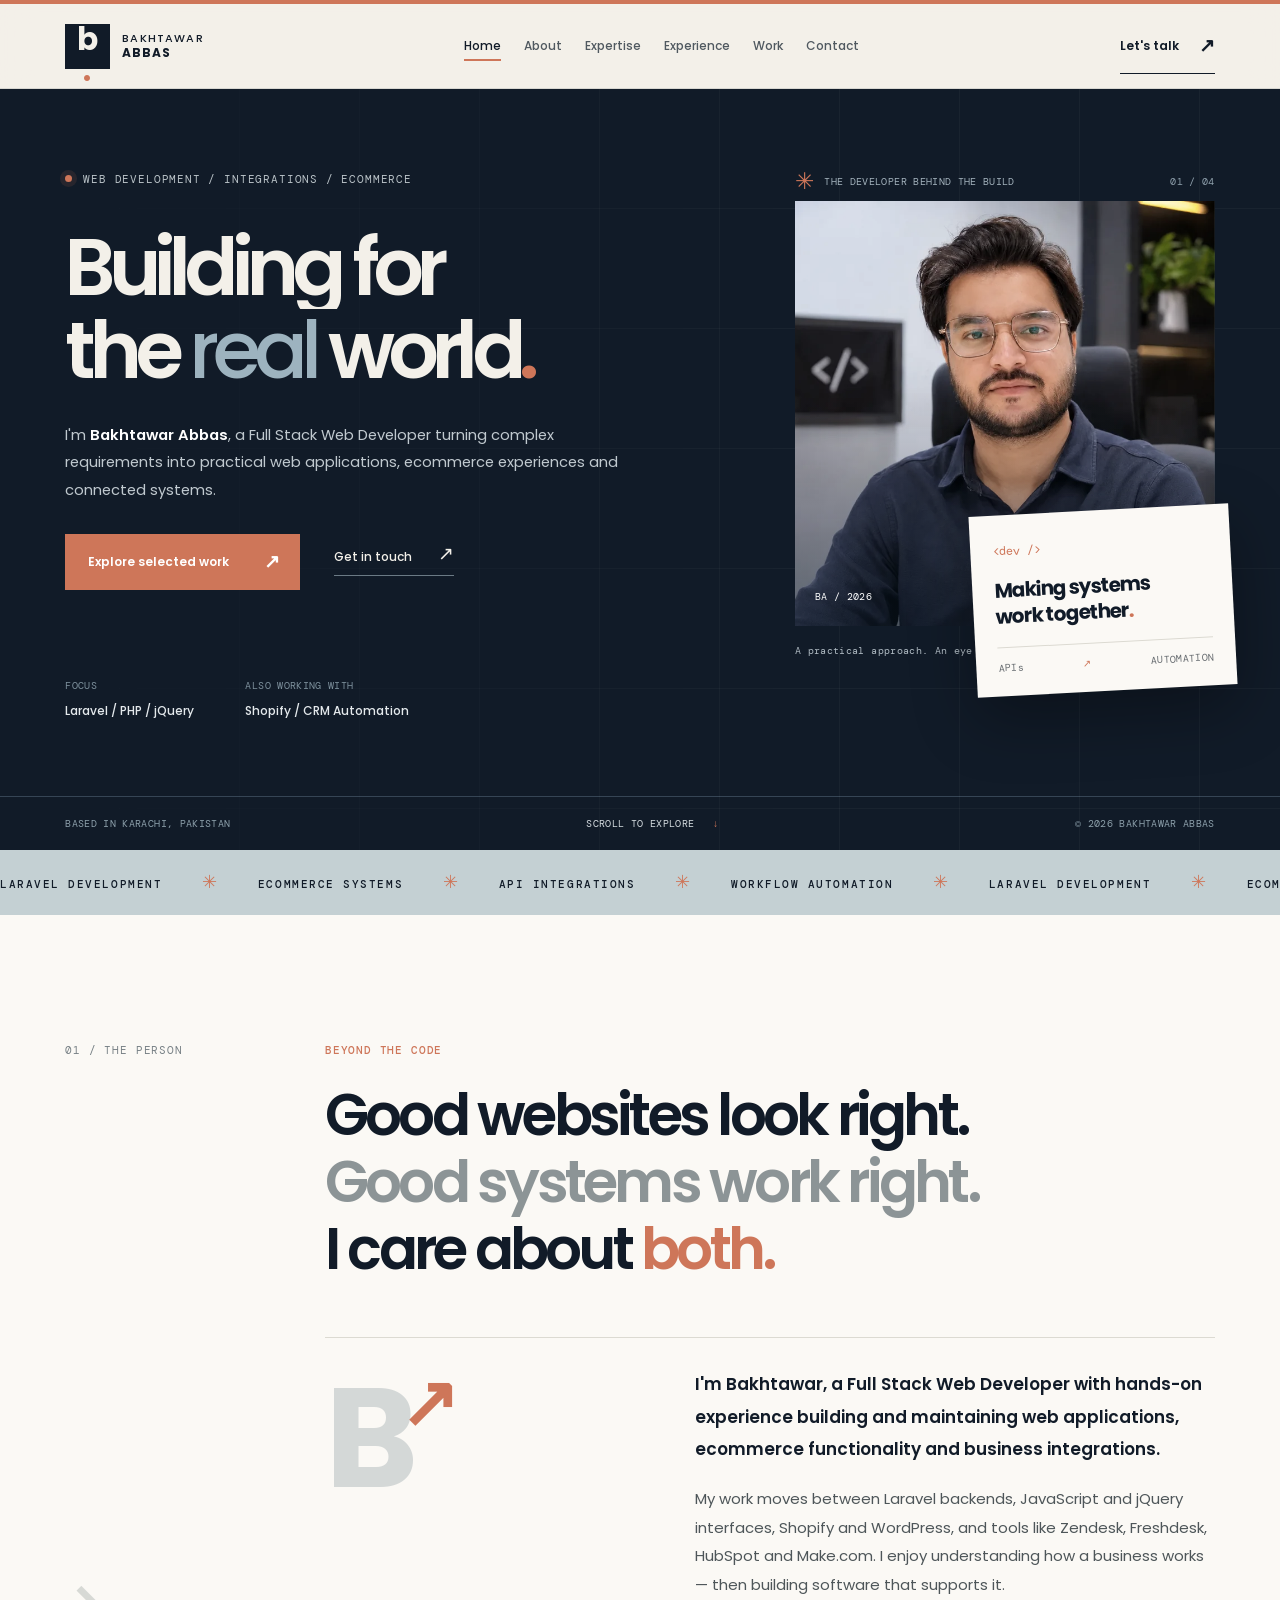
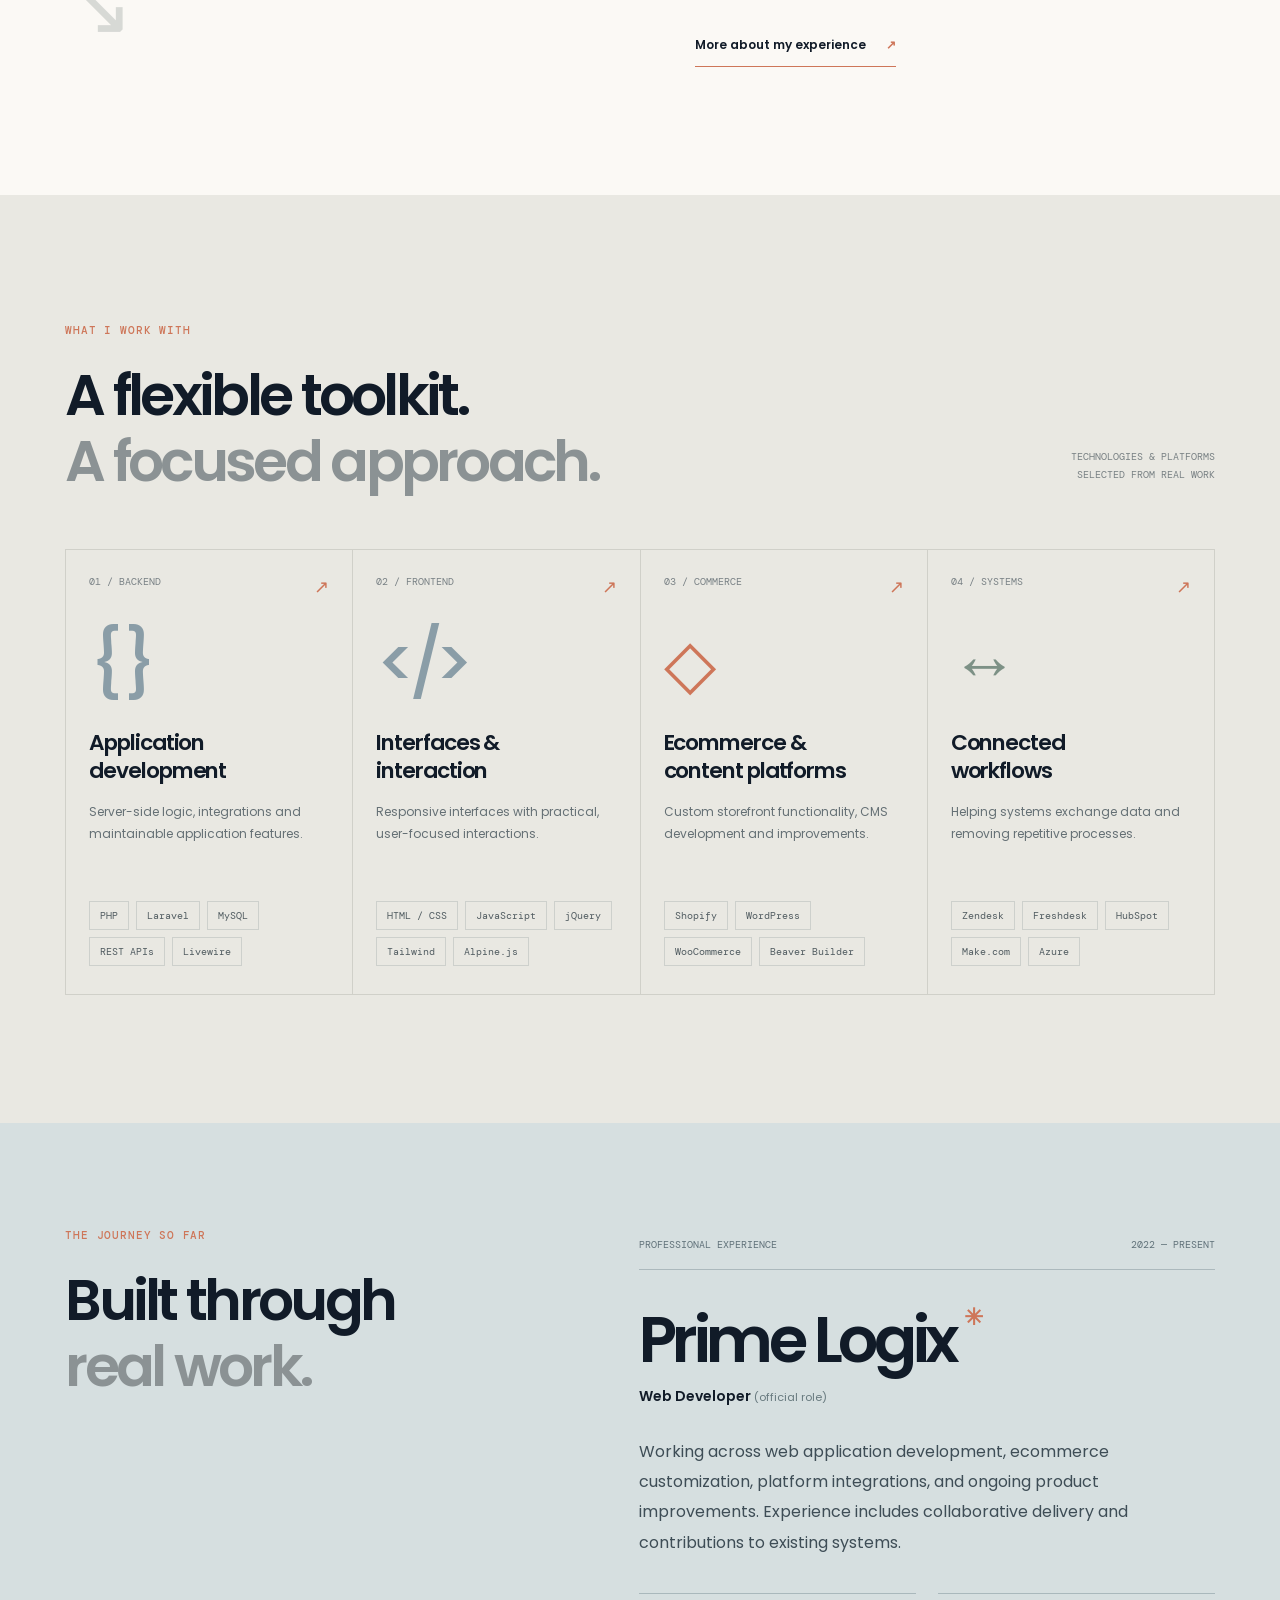
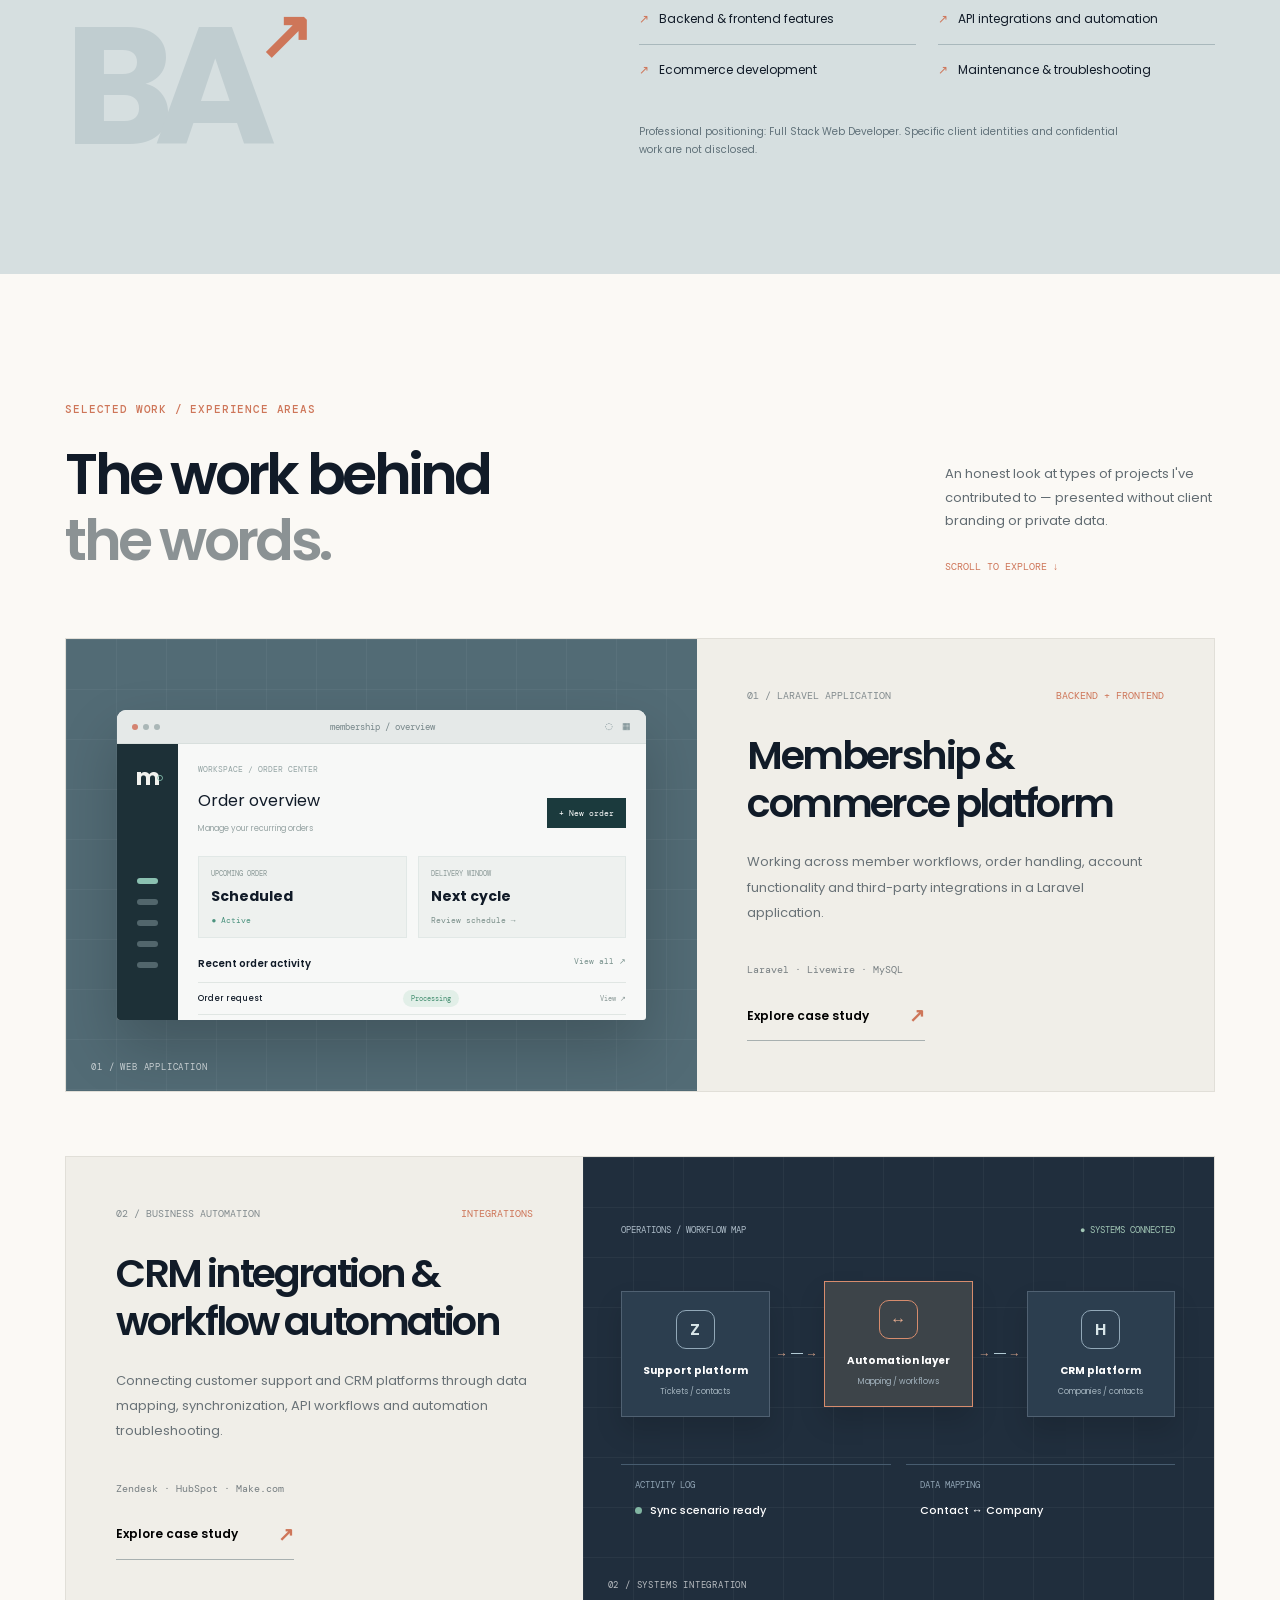
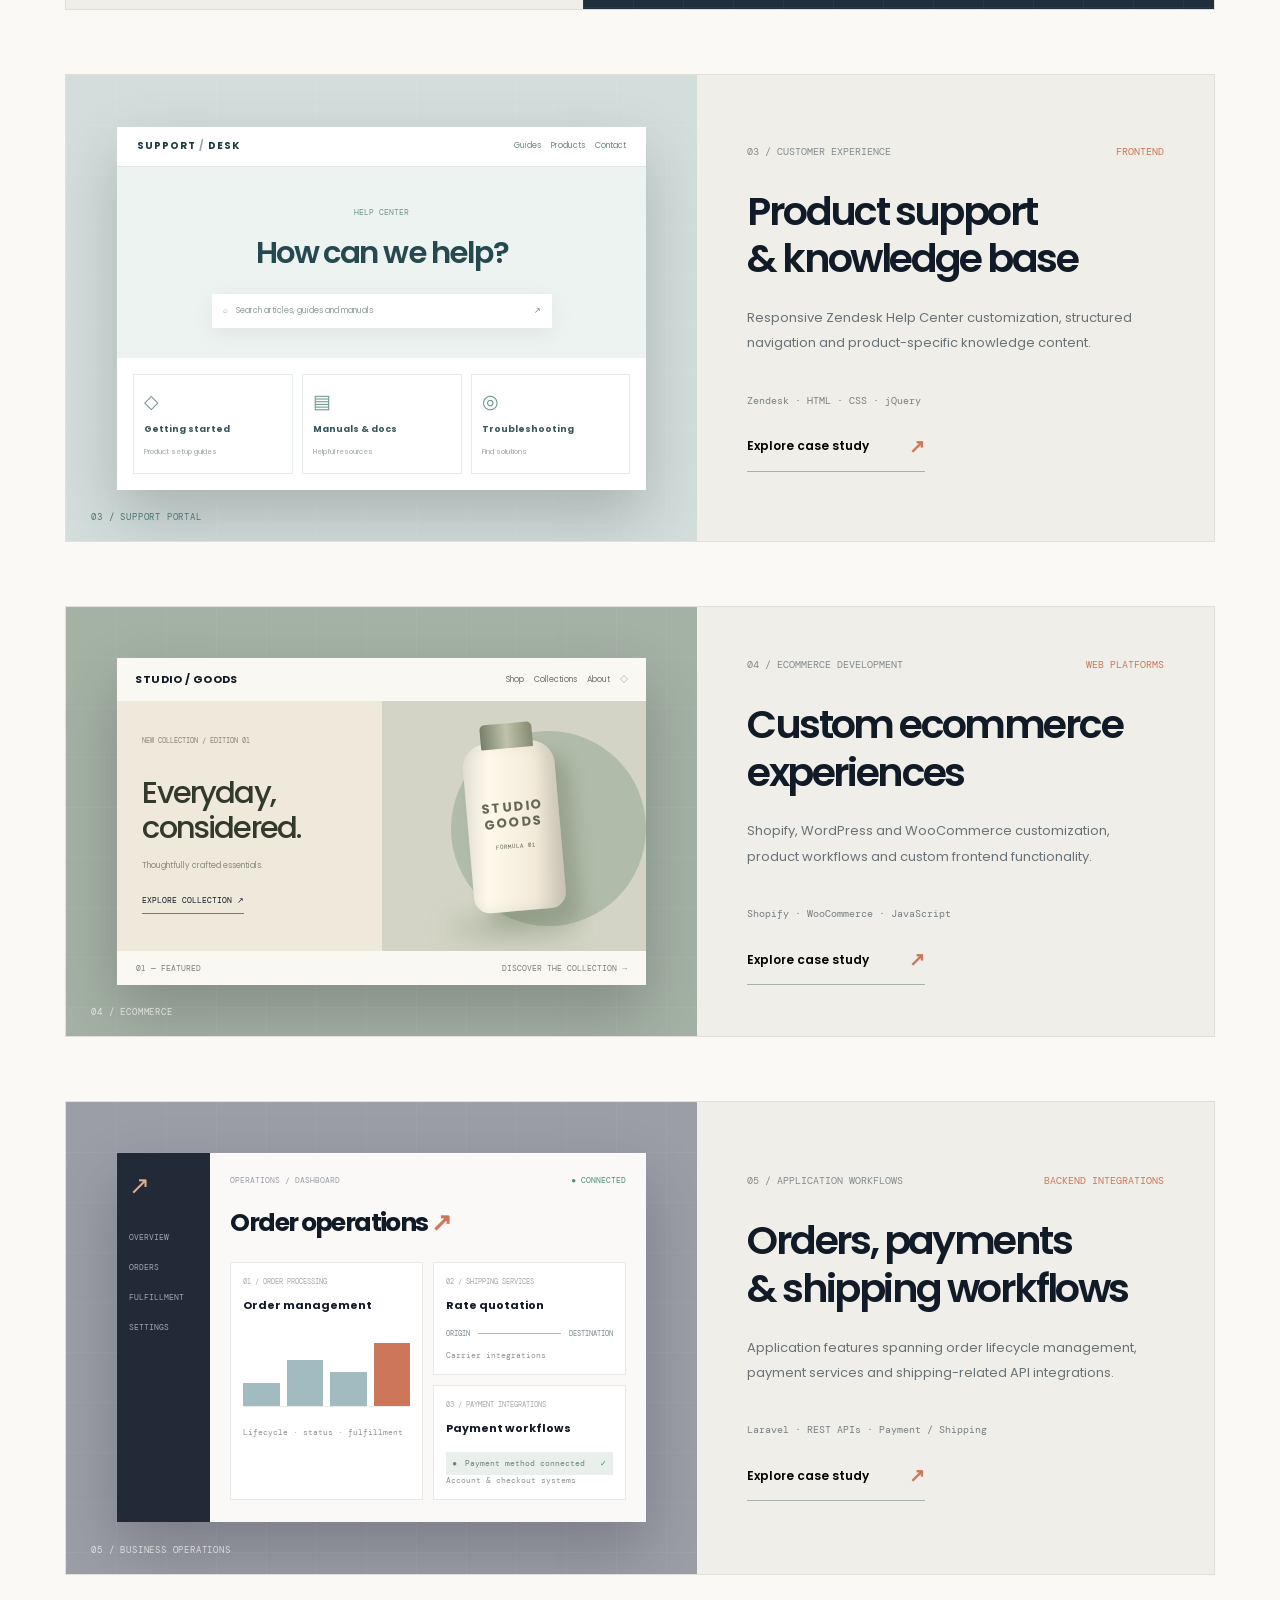
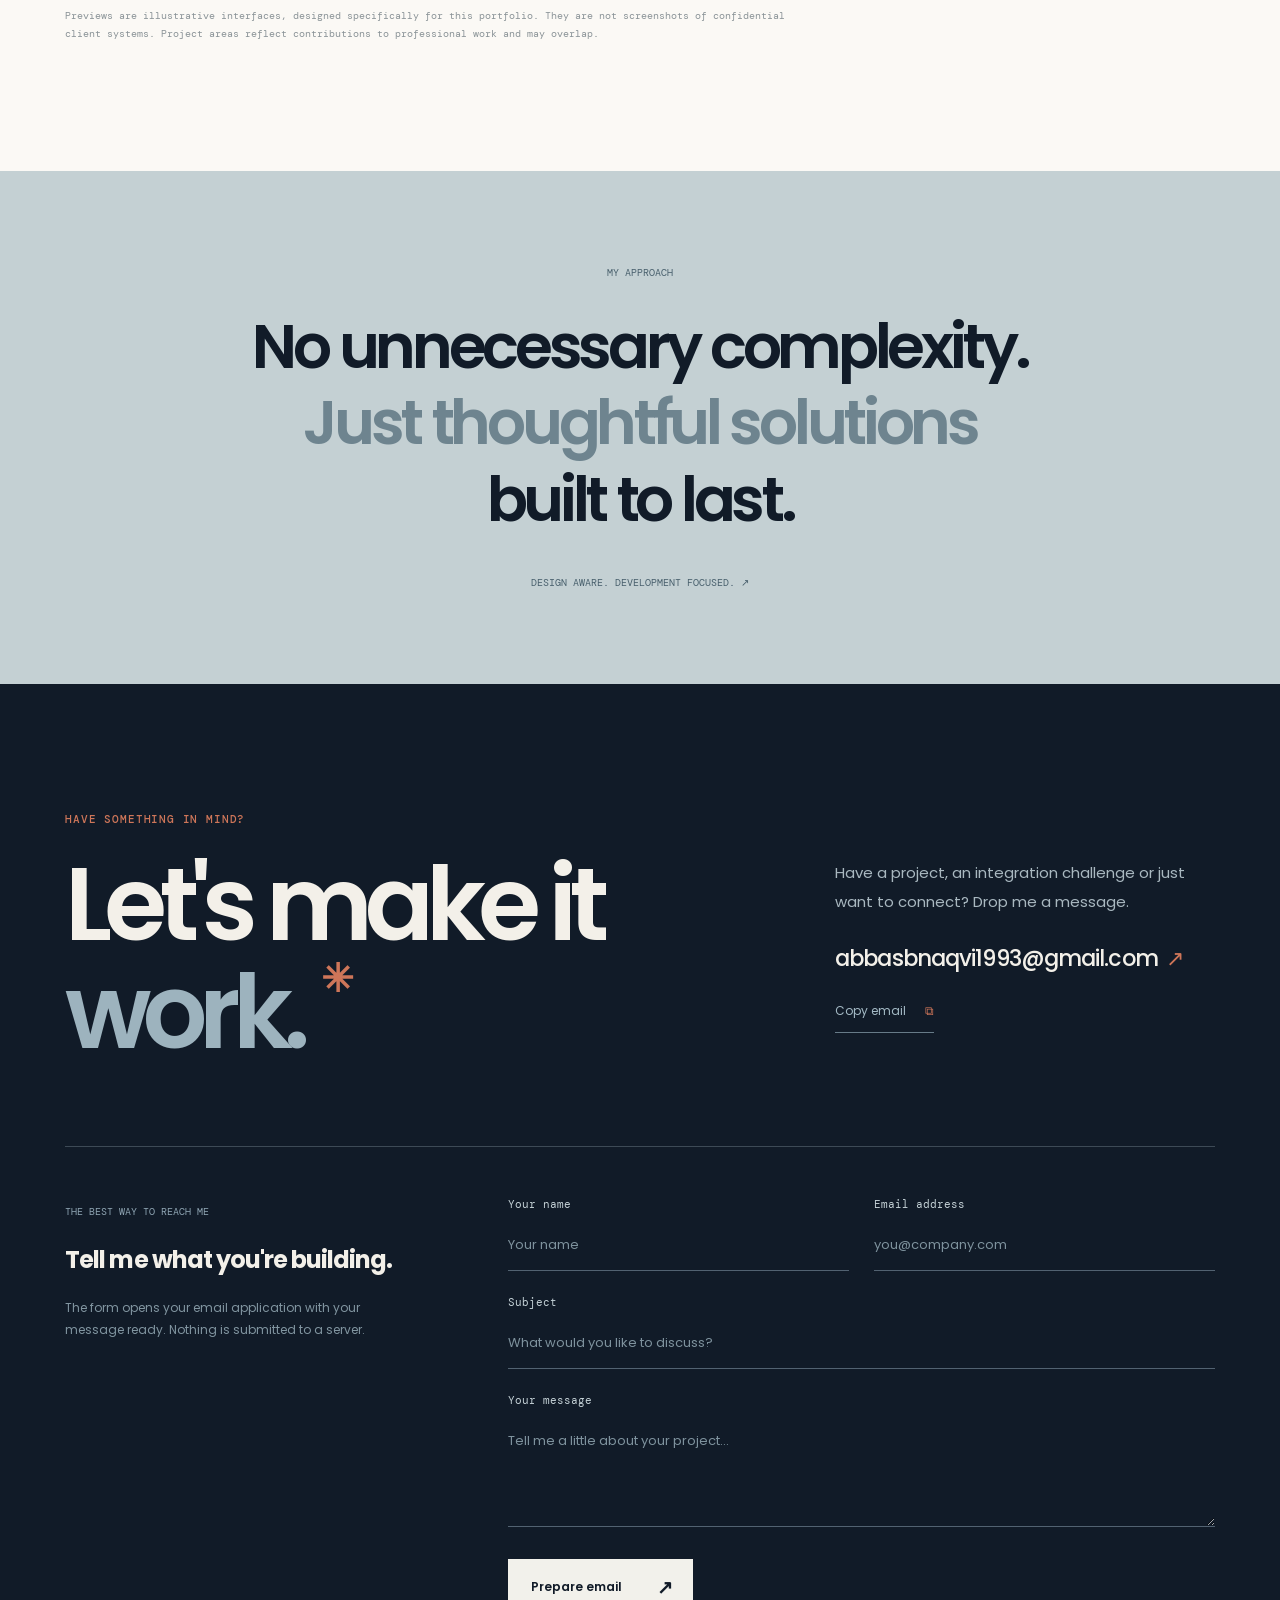
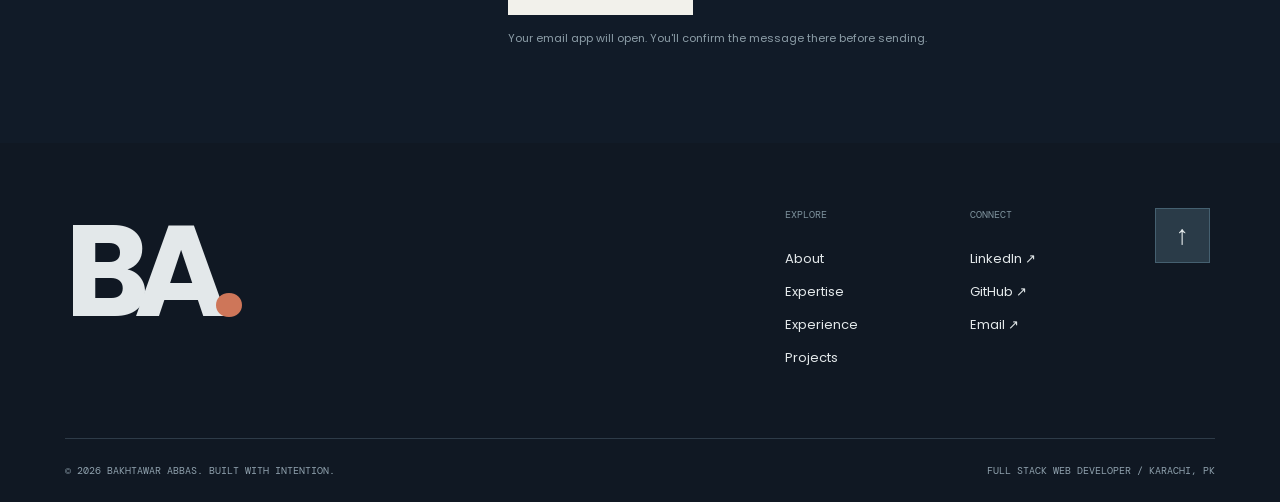
==== commit 03ca9fdb: "Update project feature articles in index.html" ====
--- a/index.html
+++ b/index.html
@@ -63,7 +63,7 @@
       <div class="hero-bottom shell"><span>BASED IN KARACHI, PAKISTAN</span><a href="#about" aria-label="Scroll to about section">SCROLL TO EXPLORE <span class="scroll-arrow">↓</span></a><span>© <span data-year>2026</span> BAKHTAWAR ABBAS</span></div>
     </section>
 
-    <div class="ticker" aria-label="Development specialties"><div class="ticker-track" aria-hidden="true"><span>LARAVEL DEVELOPMENT <i>✳</i> ECOMMERCE SYSTEMS <i>✳</i> API INTEGRATIONS <i>✳</i> WORKFLOW AUTOMATION <i>✳</i> LARAVEL DEVELOPMENT <i>✳</i> ECOMMERCE SYSTEMS <i>✳</i> API INTEGRATIONS <i>✳</i> WORKFLOW AUTOMATION <i>✳</i></span></div></div>
+    <div class="ticker" aria-hidden="true"><div class="ticker-track" aria-hidden="true"><span>LARAVEL DEVELOPMENT <i>✳</i> ECOMMERCE SYSTEMS <i>✳</i> API INTEGRATIONS <i>✳</i> WORKFLOW AUTOMATION <i>✳</i> LARAVEL DEVELOPMENT <i>✳</i> ECOMMERCE SYSTEMS <i>✳</i> API INTEGRATIONS <i>✳</i> WORKFLOW AUTOMATION <i>✳</i></span></div></div>
 
     <section class="section about" id="about" aria-labelledby="about-title">
       <div class="shell about-layout">
@@ -96,7 +96,7 @@
       <div class="shell">
         <div class="work-heading"><div class="reveal"><p class="section-kicker">SELECTED WORK / EXPERIENCE AREAS</p><h2 id="work-title" class="display-title">The work behind<br><em>the words.</em></h2></div><div class="work-heading-aside reveal"><p>An honest look at types of projects I've contributed to — presented without client branding or private data.</p><span>SCROLL TO EXPLORE ↓</span></div></div>
         <div class="project-stack">
-          <article class="project project-feature reveal" data-project="membership"><div class="project-preview preview-membership"><div class="app-browser"><div class="app-topbar"><div class="traffic"><i></i><i></i><i></i></div><span>membership / overview</span><div class="app-top-icons">◌　▦</div></div><div class="membership-ui"><div class="member-sidebar"><span class="app-logo">m<span>◦</span></span><div class="side-menu"><i class="selected"></i><i></i><i></i><i></i><i></i></div><span>⚙</span></div><div class="member-content"><p class="ui-crumb">WORKSPACE / ORDER CENTER</p><div class="ui-row"><div><h4>Order overview</h4><small>Manage your recurring orders</small></div><span class="ui-small-button">+ New order</span></div><div class="stat-row"><div><small>UPCOMING ORDER</small><strong>Scheduled</strong><span class="mini-indicator">● Active</span></div><div><small>DELIVERY WINDOW</small><strong>Next cycle</strong><span>Review schedule →</span></div></div><div class="ui-table-title">Recent order activity <span>View all ↗</span></div><div class="table-rows"><div><b>Order request</b><i class="pill approved">Processing</i><span>View ↗</span></div><div><b>Payment method</b><i class="pill neutral">Updated</i><span>View ↗</span></div><div><b>Delivery settings</b><i class="pill approved">Confirmed</i><span>View ↗</span></div></div></div></div></div><div class="preview-watermark">01 / WEB APPLICATION</div></div><div class="project-info"><div class="project-meta"><span>01 / LARAVEL APPLICATION</span><span>BACKEND + FRONTEND</span></div><h3>Membership &<br>commerce platform</h3><p>Working across member workflows, order handling, account functionality and third-party integrations in a Laravel application.</p><div class="project-tail"><span>Laravel · Livewire · MySQL</span><button class="project-open" type="button" data-project-open="membership" aria-label="View membership platform case study">Explore case study <span>↗</span></button></div></div></article>
+          <article class="project project-feature reveal" data-project="membership"><div class="project-preview preview-membership"><div class="app-browser"><div class="app-topbar"><div class="traffic"><i></i><i></i><i></i></div><span>membership / overview</span><div class="app-top-icons">◌　▦</div></div><div class="membership-ui"><div class="member-sidebar"><span class="app-logo">m<span>◦</span></span><div class="side-menu"><i class="selected"></i><i></i><i></i><i></i><i></i></div><span>⚙</span></div><div class="member-content"><p class="ui-crumb">WORKSPACE / ORDER CENTER</p><div class="ui-row"><div><div class="ui-panel-title">Order overview</div><small>Manage your recurring orders</small></div><span class="ui-small-button">+ New order</span></div><div class="stat-row"><div><small>UPCOMING ORDER</small><strong>Scheduled</strong><span class="mini-indicator">● Active</span></div><div><small>DELIVERY WINDOW</small><strong>Next cycle</strong><span>Review schedule →</span></div></div><div class="ui-table-title">Recent order activity <span>View all ↗</span></div><div class="table-rows"><div><b>Order request</b><i class="pill approved">Processing</i><span>View ↗</span></div><div><b>Payment method</b><i class="pill neutral">Updated</i><span>View ↗</span></div><div><b>Delivery settings</b><i class="pill approved">Confirmed</i><span>View ↗</span></div></div></div></div></div><div class="preview-watermark">01 / WEB APPLICATION</div></div><div class="project-info"><div class="project-meta"><span>01 / LARAVEL APPLICATION</span><span>BACKEND + FRONTEND</span></div><h3>Membership &<br>commerce platform</h3><p>Working across member workflows, order handling, account functionality and third-party integrations in a Laravel application.</p><div class="project-tail"><span>Laravel · Livewire · MySQL</span><button class="project-open" type="button" data-project-open="membership" aria-label="View membership platform case study">Explore case study <span>↗</span></button></div></div></article>
 
           <article class="project project-feature project-reverse reveal" data-project="crm"><div class="project-preview preview-crm"><div class="crm-head"><span>OPERATIONS / WORKFLOW MAP</span><span>● SYSTEMS CONNECTED</span></div><div class="crm-flow"><div class="flow-node"><div class="node-icon">Z</div><strong>Support platform</strong><small>Tickets / contacts</small></div><div class="flow-connector"><span>→</span><i></i><span>→</span></div><div class="flow-node central"><div class="node-icon">↔</div><strong>Automation layer</strong><small>Mapping / workflows</small></div><div class="flow-connector"><span>→</span><i></i><span>→</span></div><div class="flow-node"><div class="node-icon">H</div><strong>CRM platform</strong><small>Companies / contacts</small></div></div><div class="crm-bottom"><div><span>ACTIVITY LOG</span><strong><i class="live-pulse"></i> Sync scenario ready</strong></div><div><span>DATA MAPPING</span><strong>Contact ↔ Company</strong></div></div><div class="preview-watermark">02 / SYSTEMS INTEGRATION</div></div><div class="project-info"><div class="project-meta"><span>02 / BUSINESS AUTOMATION</span><span>INTEGRATIONS</span></div><h3>CRM integration &<br>workflow automation</h3><p>Connecting customer support and CRM platforms through data mapping, synchronization, API workflows and automation troubleshooting.</p><div class="project-tail"><span>Zendesk · HubSpot · Make.com</span><button class="project-open" type="button" data-project-open="crm" aria-label="View CRM automation case study">Explore case study <span>↗</span></button></div></div></article>
 
